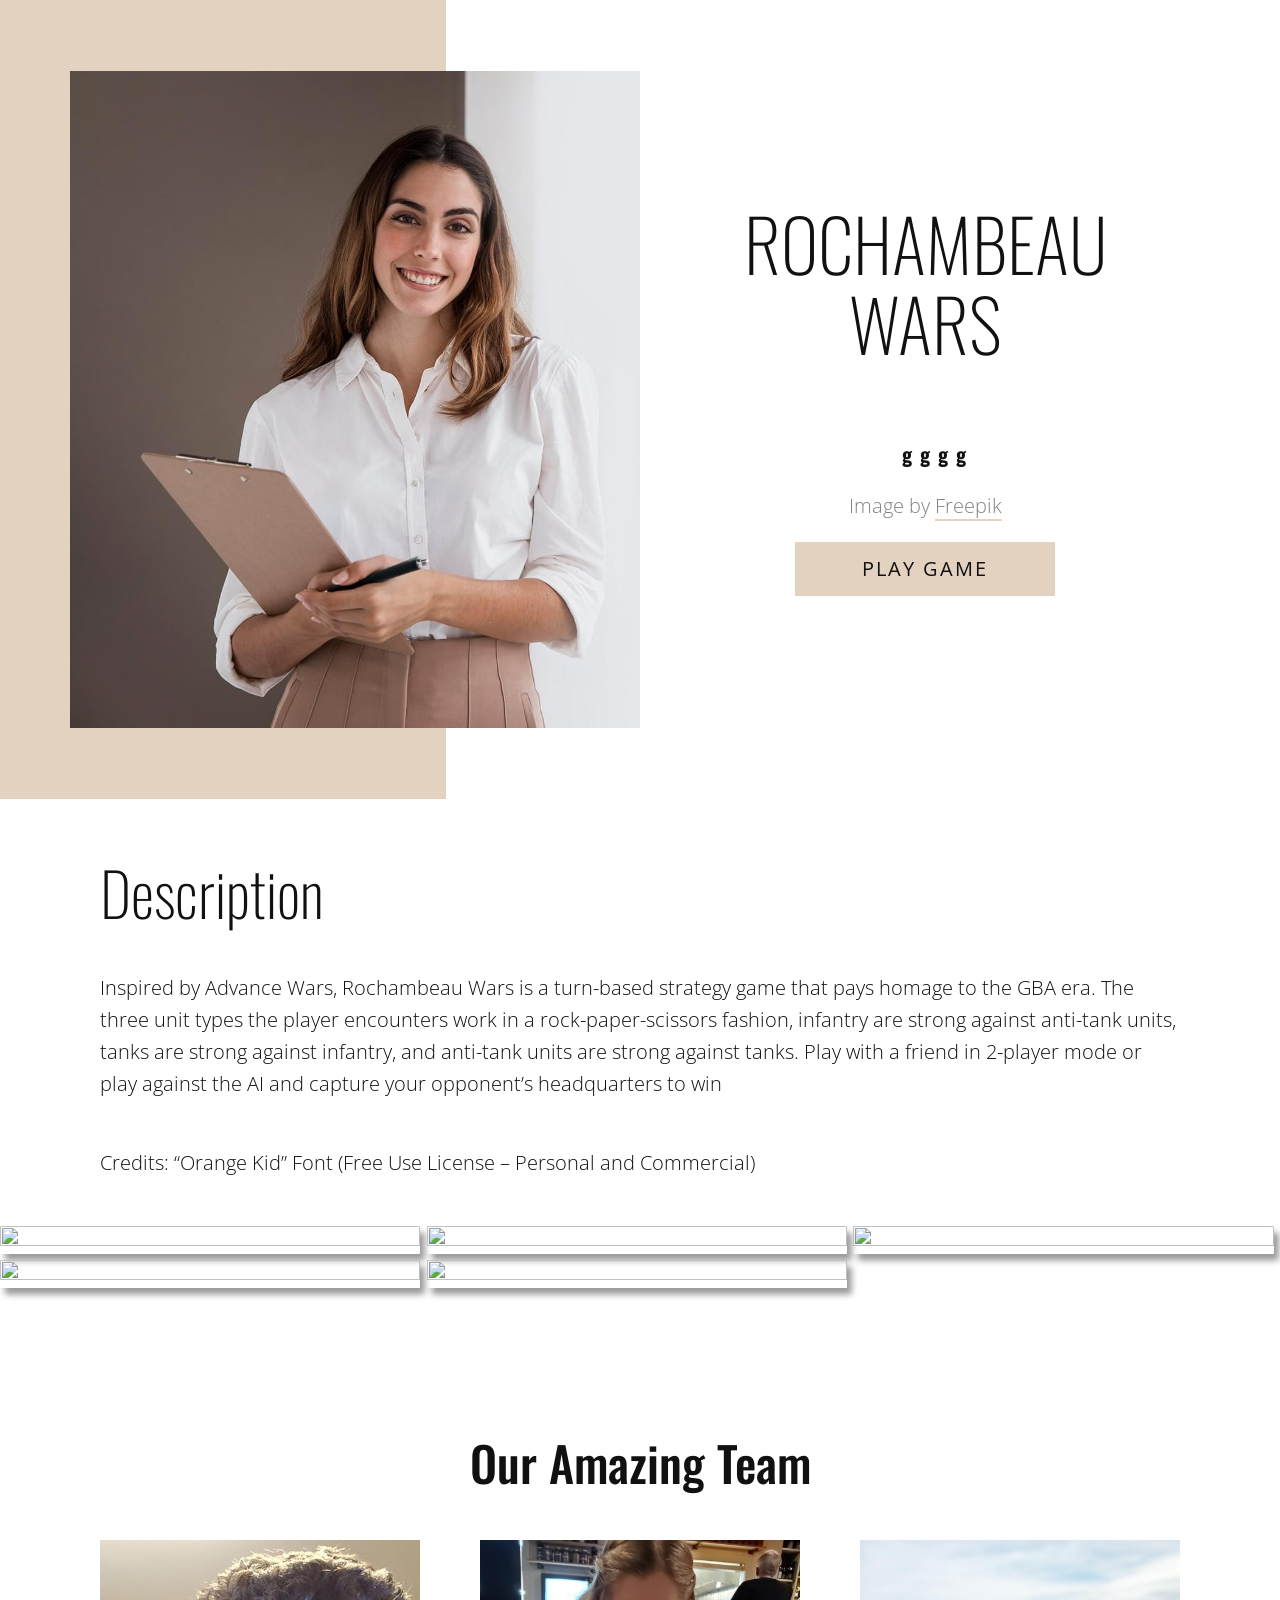
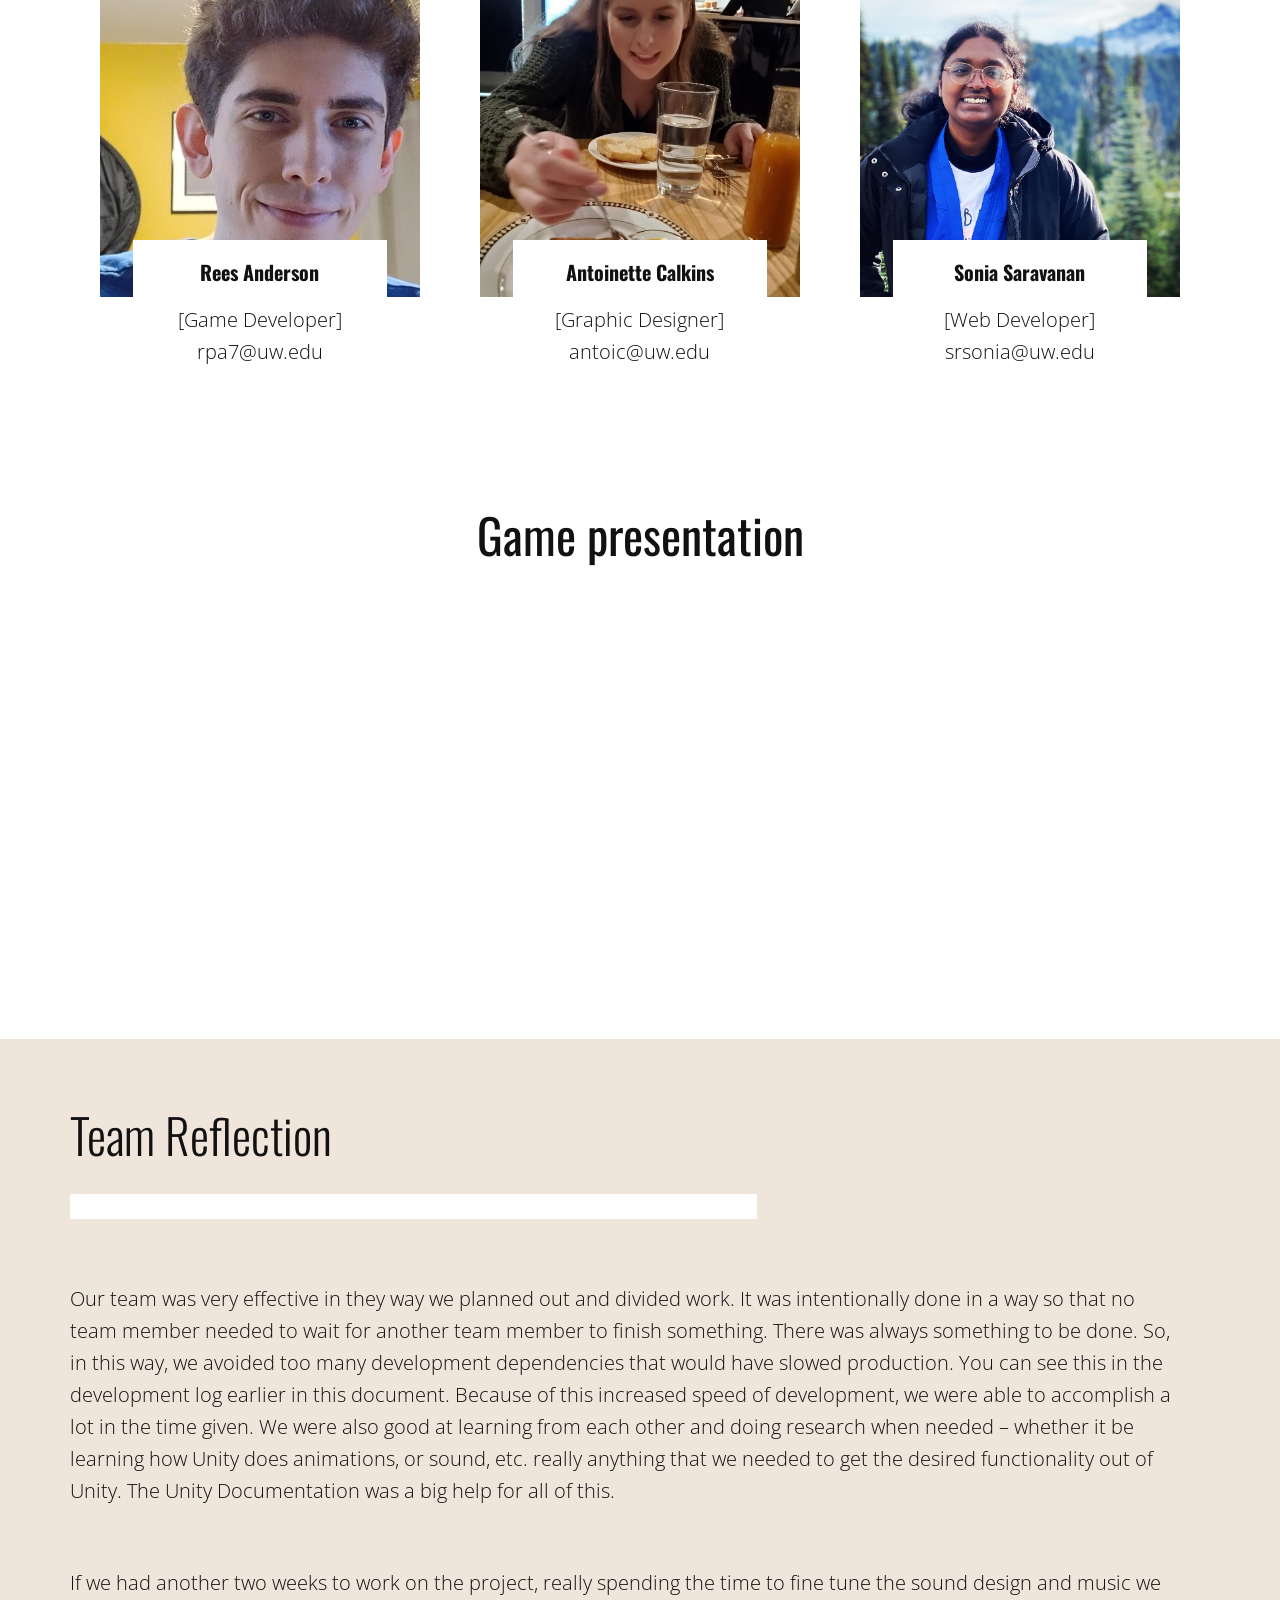
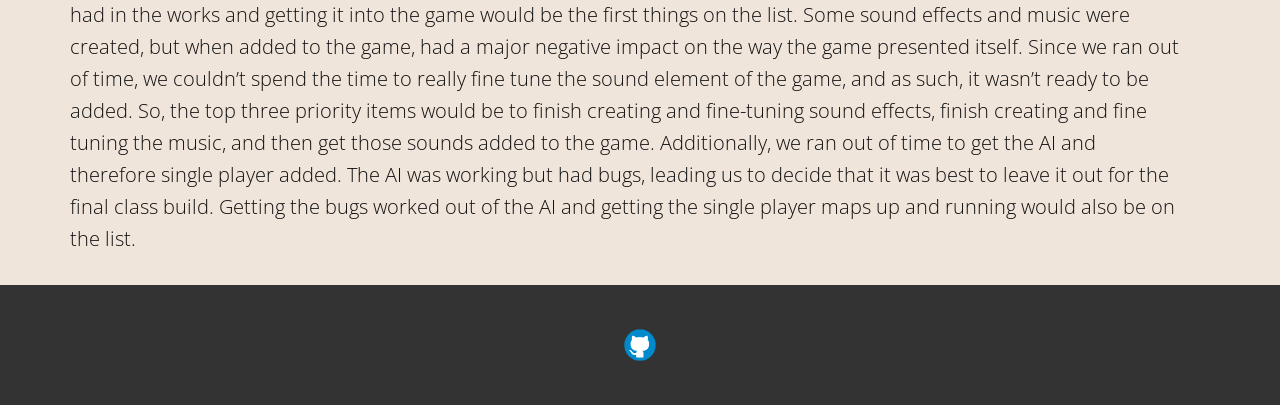
==== docs/index.html @ 05f320d0 "InitialCommit" ====
<!DOCTYPE html>
<html style="font-size: 16px;">
  <head>
    <meta name="viewport" content="width=device-width, initial-scale=1.0">
    <meta charset="utf-8">
    <meta name="keywords" content="What is a life coach?, LIfe Coaching, Work-life Balance, Motivation, Focus + Results, Support for Improving Specific Skills, 7 Steps for Success">
    <meta name="description" content="">
    <meta name="page_type" content="np-template-header-footer-from-plugin">
    <title>Home</title>
    <link rel="stylesheet" href="nicepage.css" media="screen">
    <link rel="stylesheet" href="Home.css" media="screen">
    <script class="u-script" type="text/javascript" src="jquery.js" defer=""></script>
    <script class="u-script" type="text/javascript" src="nicepage.js" defer=""></script>
    <meta name="generator" content="Nicepage 3.13.2, nicepage.com">
    <link id="u-theme-google-font" rel="stylesheet" href="https://fonts.googleapis.com/css?family=Oswald:200,300,400,500,600,700|Open+Sans:300,300i,400,400i,600,600i,700,700i,800,800i">
    <link id="u-page-google-font" rel="stylesheet" href="https://fonts.googleapis.com/css?family=Oswald:200,300,400,500,600,700">

    <script type="application/ld+json">{
		"@context": "http://schema.org",
		"@type": "Organization",
		"name": "",
		"url": "index.html",
		"logo": "#",
		"sameAs": [
				"https://github.com/srsonia2506/RochambeauWars"
		]
}</script>
    <meta property="og:title" content="Home">
    <meta property="og:type" content="website">
    <meta name="theme-color" content="#184ed2">
    <link rel="canonical" href="index.html">
    <meta property="og:url" content="index.html">
  </head>
  <body data-home-page="Home.html" data-home-page-title="Home" class="u-body">
    <section class="u-align-center u-clearfix u-section-1" id="sec-8224">
      <div class="u-expanded-height-lg u-expanded-height-md u-expanded-width-sm u-expanded-width-xs u-palette-2-base u-shape u-shape-rectangle u-shape-1"></div>
      <div class="u-clearfix u-gutter-0 u-layout-wrap u-layout-wrap-1">
        <div class="u-layout" style="">
          <div class="u-layout-row" style="">
            <div class="u-align-left u-container-style u-image u-layout-cell u-left-cell u-shape-rectangle u-size-30 u-size-xs-60 u-image-1" src="" data-image-width="1096" data-image-height="1080">
              <div class="u-container-layout u-valign-bottom u-container-layout-1" src=""></div>
            </div>
            <div class="u-align-center u-container-style u-layout-cell u-right-cell u-size-30 u-size-xs-60 u-layout-cell-2">
              <div class="u-container-layout u-valign-middle u-container-layout-2">
                <h1 class="u-align-center u-custom-font u-font-oswald u-text u-text-1">Rochambeau Wars </h1>
                <p class="u-custom-font u-heading-font u-text u-text-2">&nbsp; gggg<span style="font-weight: 400;"></span>
                </p>
                <p class="u-text u-text-grey-50 u-text-3">Image by <a href="https://www.freepik.com/photos/woman" class="u-border-2 u-border-palette-2-base u-btn u-button-link u-button-style u-none u-text-grey-50 u-btn-1" target="_blank">Freepik</a>
                </p>
                <a href="webgl/index.html" class="u-active-grey-15 u-btn u-button-style u-hover-grey-15 u-palette-2-base u-text-active-palette-2-dark-2 u-text-body-color u-text-hover-palette-2-dark-2 u-btn-2">Play game</a>
              </div>
            </div>
          </div>
        </div>
      </div>
    </section>
    <section class="u-clearfix u-section-2" id="carousel_3de2">
      <div class="u-clearfix u-sheet u-sheet-1">
        <div class="u-clearfix u-expanded-width u-layout-wrap u-layout-wrap-1">
          <div class="u-layout">
            <div class="u-layout-row">
              <div class="u-container-style u-layout-cell u-size-60 u-layout-cell-1">
                <div class="u-container-layout u-valign-top u-container-layout-1">
                  <h2 class="u-text u-text-1">Description</h2>
                  <p class="u-text u-text-2">
                    Inspired by Advance Wars, Rochambeau Wars is a turn-based strategy game
                    that pays homage to the GBA era. The three unit types the player encounters work
                    in a rock-paper-scissors fashion, infantry are strong against anti-tank units,
                    tanks are strong against infantry, and anti-tank units are strong against tanks.
                    Play with a friend in 2-player mode or play against the AI and capture your opponent’s
                    headquarters to win
                  </p>
                  <p class="u-text u-text-2">
                    Credits: “Orange Kid” Font (Free Use License – Personal and Commercial)
                  </p>
                </div>
              </div>
            </div>
          </div>
        </div>
      </div>
    </section>

    <section class="gallery">
	  <div class="column">
	    <div class="item">
	        <img src="images/picture1.png" class="img">
	    </div>
	    <div class="item">
	        <img src="images/picture3.png" class="img">
	    </div>
	  </div>
	  <div class="column">
	    <div class="item">
	        <img src="images/picture2.png" class="img">
	    </div>
	    <div class="item">
	        <img src="images/picture5.png" class="img">
	    </div>
	  </div>
	  <div class="column">
	    <div class="item">
	        <img src="images/picture4.png" class="img">
	    </div>
	  </div>
	</section>

    <section class="u-align-center u-clearfix u-section-8" id="carousel_521c">
      <div class="u-clearfix u-sheet u-valign-middle u-sheet-1">
        <h1 class="u-custom-font u-font-oswald u-text u-text-1">Our Amazing Team</h1>
        <div class="u-expanded-width-md u-expanded-width-xs u-list u-list-1">
          <div class="u-repeater u-repeater-1">
            <div class="u-container-style u-list-item u-repeater-item u-white u-list-item-1">
              <div class="u-container-layout u-similar-container u-valign-bottom-md u-container-layout-1">
                <img alt="" class="u-expanded-width u-image u-image-default u-image-1" data-image-width="626" data-image-height="417" src="images/reesanderson.jpg">
                <div class="u-align-center u-container-style u-group u-white u-group-1">
                  <div class="u-container-layout u-valign-top u-container-layout-2">
                    <h4 class="u-text u-text-2">Rees Anderson</h4>
                    <p class="u-text u-text-3">[Game Developer]<br>rpa7@uw.edu</p>
                  </div>
                </div>
              </div>
            </div>
            <div class="u-container-style u-list-item u-repeater-item u-video-cover u-white u-list-item-2">
              <div class="u-container-layout u-similar-container u-valign-bottom-md u-container-layout-3">
                <img alt="" class="u-expanded-width u-image u-image-default u-image-2" data-image-width="540" data-image-height="720" src="images/antonette.jpg">
                <div class="u-align-center u-container-style u-group u-white u-group-2">
                  <div class="u-container-layout u-valign-top u-container-layout-4">
                    <h4 class="u-text u-text-4"><b>Antoinette Calkins</b></h4>
                    <p class="u-text u-text-5">[Graphic Designer]<br>antoic@uw.edu</p>
                  </div>
                </div>
              </div>
            </div>
            <div class="u-container-style u-list-item u-repeater-item u-video-cover u-white u-list-item-3">
              <div class="u-container-layout u-similar-container u-valign-bottom-md u-container-layout-5">
                <img alt="" class="u-expanded-width u-image u-image-default u-image-3" data-image-width="1080" data-image-height="1080" src="images/thumbnail2.jfif">
                <div class="u-align-center u-container-style u-group u-white u-group-3">
                  <div class="u-container-layout u-valign-top u-container-layout-6">
                    <h4 class="u-text u-text-6">Sonia Saravanan</h4>
                    <p class="u-text u-text-7">[Web Developer]<br>srsonia@uw.edu</p>
                  </div>
                </div>
              </div>
            </div>
          </div>
        </div>
      </div>
    </section>
    <div class="ppt-embed">
      <h1><bold>Game presentation</bold></h1>
      <iframe width="800" height="450" src="https://docs.google.com/presentation/d/e/2PACX-1vTmIh-npN0WbBP8Rsp9eqsJFK9b-dBy9gBsbiKc2E-VuOVSyaawhZfNJPayeHuPzN8iDkS8Yk6cXONP/embed?start=true&loop=true&delayms=2000" frameborder="0" width="960" height="569" allowfullscreen="true" mozallowfullscreen="true" webkitallowfullscreen="true"></iframe>
    </div>
    <section class="u-clearfix u-palette-2-light-2 u-section-5" id="carousel_6a96">
      <div class="u-clearfix u-sheet u-sheet-1">
        <h1 class="u-text u-text-1">Team Reflection</h1>
        <div class="u-shape u-shape-rectangle u-white u-shape-1"></div>
        <div class="u-expanded-width u-list u-list-1">
          <div class="reflectionpara ">
            <div class="u-container-style u-list-item u-repeater-item">
              <div class="u-container-layout u-similar-container u-valign-top u-container-layout-1">
                <p class="u-text u-text-3">Our team was very effective in they way we planned out and divided work. It was intentionally done in
                  a way so that no team member needed to wait for another team member to finish something. There was always something to be done.
                  So, in this way, we avoided too many development dependencies that would have slowed production. You can see this in the
                  development log earlier in this document. Because of this increased speed of development, we were able to accomplish a lot in the time
                  given. We were also good at learning from each other and doing research when needed – whether it be learning how Unity does animations,
                  or sound, etc. really anything that we needed to get the desired functionality out of Unity. The Unity Documentation was a big help for
                  all of this.
                </p>
              </div>
            </div>
            <div class="u-container-style u-list-item u-repeater-item">
              <div class="u-container-layout u-similar-container u-valign-top u-container-layout-2">
                <p class="u-text u-text-4">
                  If we had another two weeks to work on the project, really spending the time to fine tune the sound design
                   and music we had in the works and getting it into the game would be the first things on the list. Some
                   sound effects and music were created, but when added to the game, had a major negative impact on the way
                   the game presented itself. Since we ran out of time, we couldn’t spend the time to really fine tune the sound
                   element of the game, and as such, it wasn’t ready to be added. So, the top three priority items would be to
                   finish creating and fine-tuning sound effects, finish creating and fine tuning the music, and then get those
                   sounds added to the game. Additionally, we ran out of time to get the AI and therefore single player added.
                   The AI was working but had bugs, leading us to decide that it was best to leave it out for the final class
                   build. Getting the bugs worked out of the AI and getting the single player maps up and running would also be
                   on the list.
                 </p>
              </div>
            </div>
          </div>
        </div>
      </div>
    </section>


    <footer class="u-clearfix u-footer u-grey-80" id="sec-338e"><div class="u-clearfix u-sheet u-sheet-1">
        <div class="u-align-left u-social-icons u-spacing-10 u-social-icons-1">
          <a class="u-social-url" target="_blank" title="Github" href="https://github.com/srsonia2506/RochambeauWars"><span class="u-icon u-icon-circle u-social-github u-social-icon u-icon-1"><svg class="u-svg-link" preserveAspectRatio="xMidYMin slice" viewBox="0 0 112 112" style=""><use xmlns:xlink="http://www.w3.org/1999/xlink" xlink:href="#svg-e041"></use></svg><svg class="u-svg-content" viewBox="0 0 112 112" x="0" y="0" id="svg-e041"><circle fill="currentColor" cx="56.1" cy="56.1" r="55"></circle><path fill="#FFFFFF" d="M88,51.3c0-5.5-1.9-10.2-5.3-13.7c0.6-1.3,2.3-6.5-0.5-13.5c0,0-4.2-1.4-14,5.3c-4.1-1.1-8.4-1.7-12.7-1.8
	c-4.3,0-8.7,0.6-12.7,1.8c-9.7-6.6-14-5.3-14-5.3c-2.8,7-1,12.2-0.5,13.5C25,41.2,23,45.7,23,51.3c0,19.6,11.9,23.9,23.3,25.2
	c-1.5,1.3-2.8,3.5-3.2,6.8c-3,1.3-10.2,3.6-14.9-4.3c0,0-2.7-4.9-7.8-5.3c0,0-5-0.1-0.4,3.1c0,0,3.3,1.6,5.6,7.5c0,0,3,9.1,17.2,6
	c0,4.3,0.1,8.3,0.1,9.5h25.2c0-1.7,0.1-7.2,0.1-14c0-4.7-1.7-7.9-3.4-9.4C76,75.2,88,70.9,88,51.3z"></path></svg></span>
          </a>
        </div>
      </div>
    </footer>
  </body>
</html>
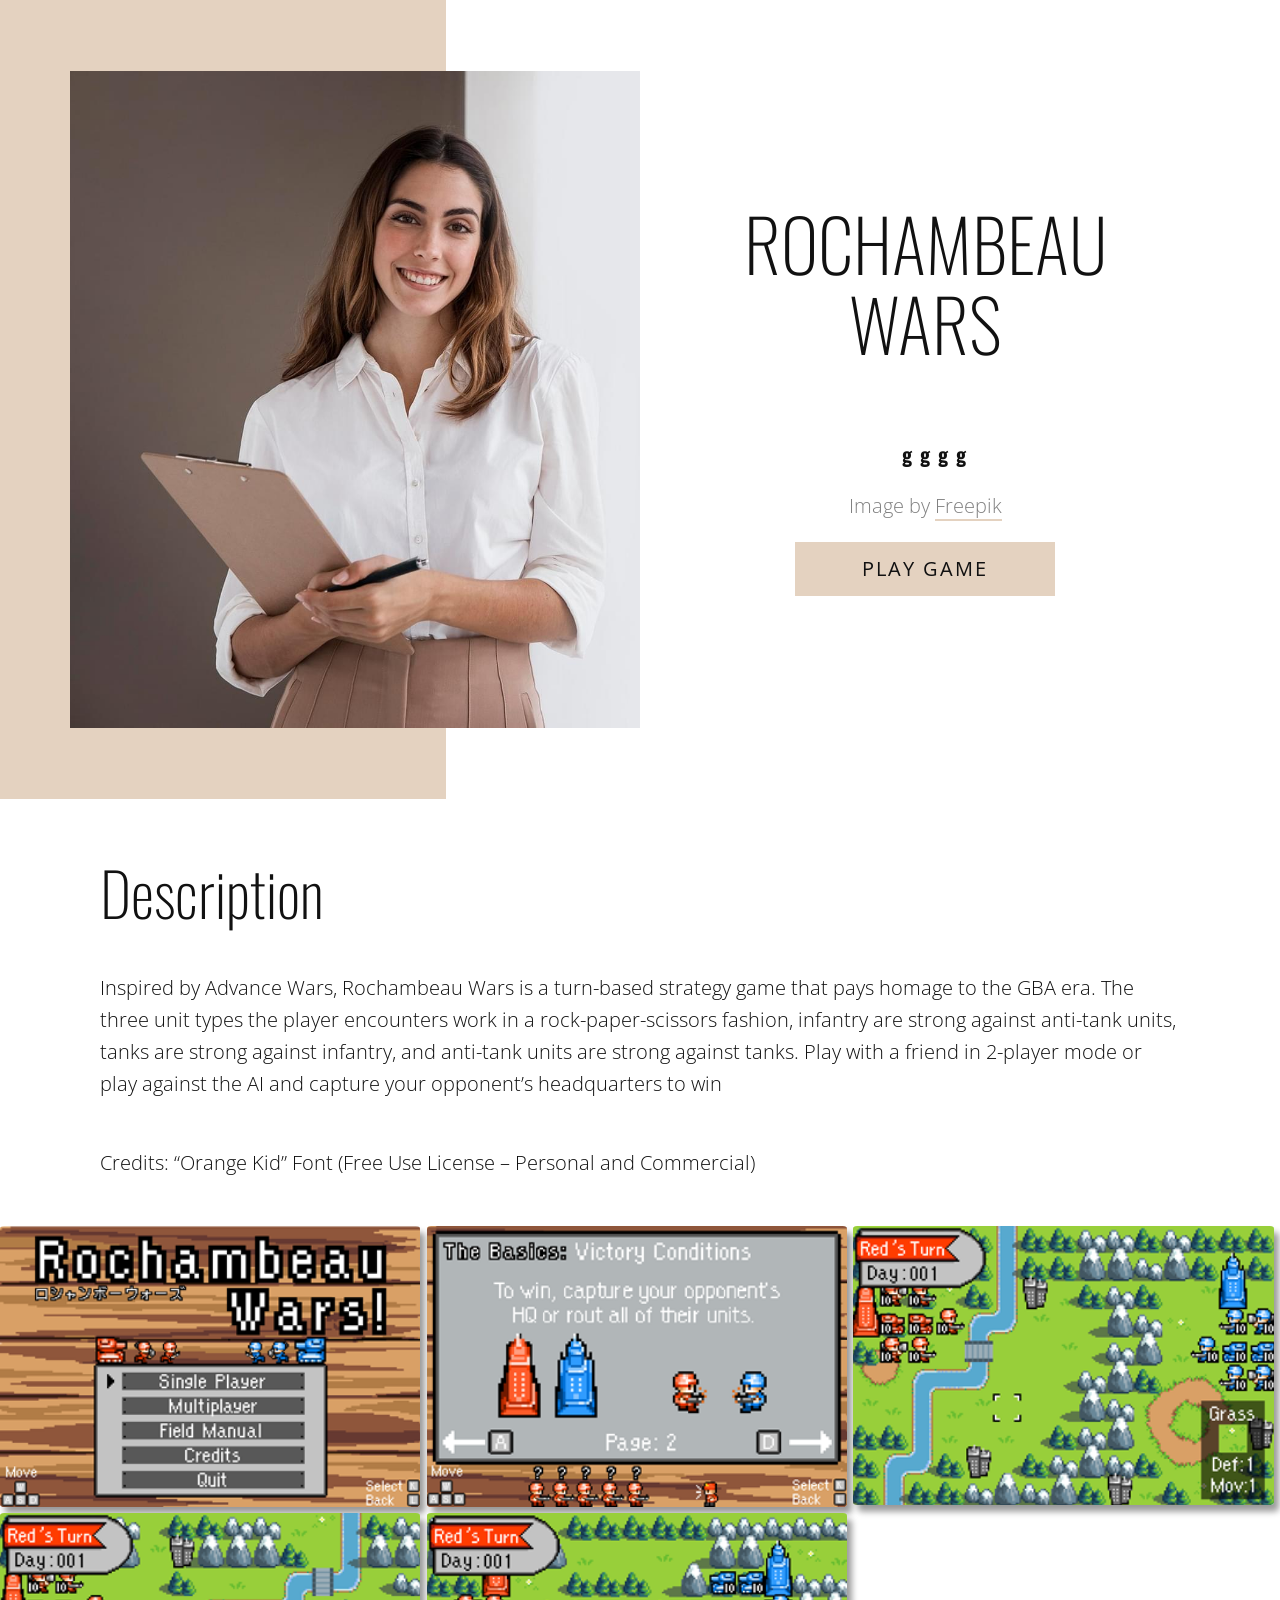
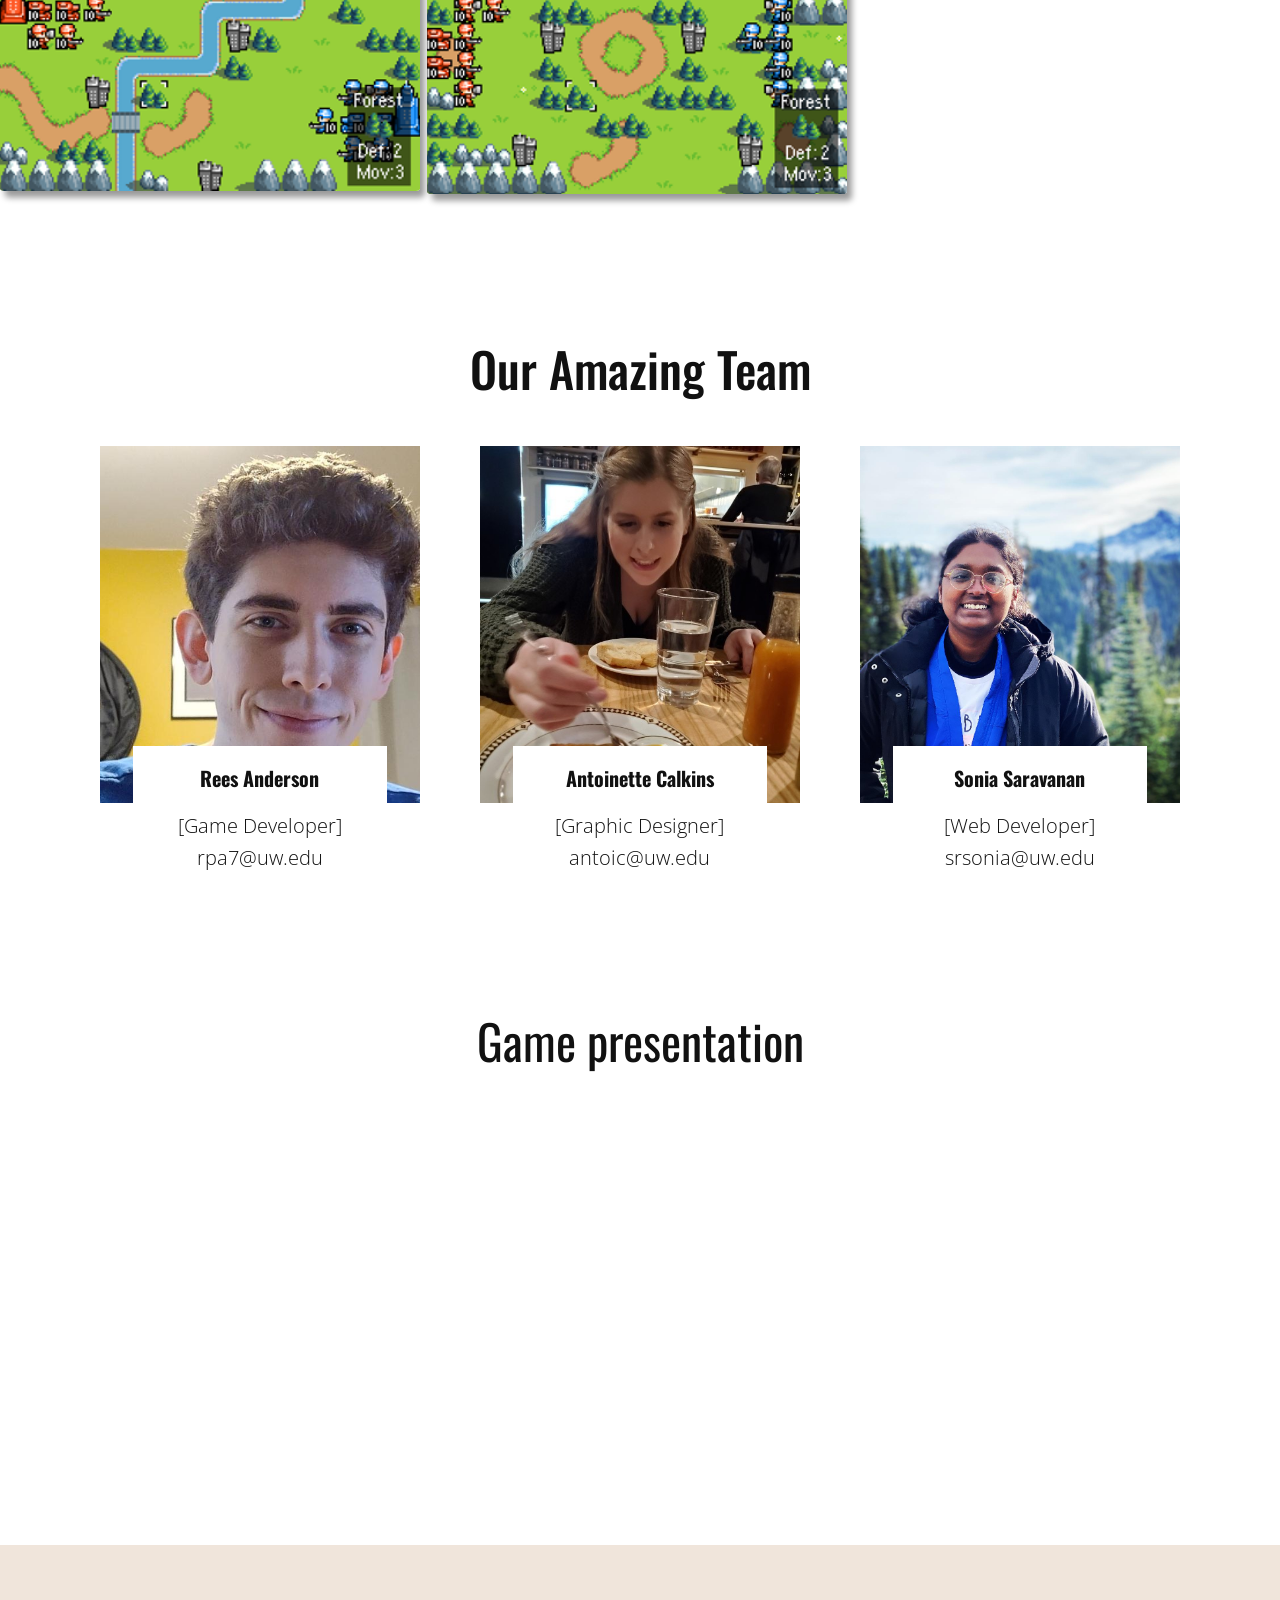
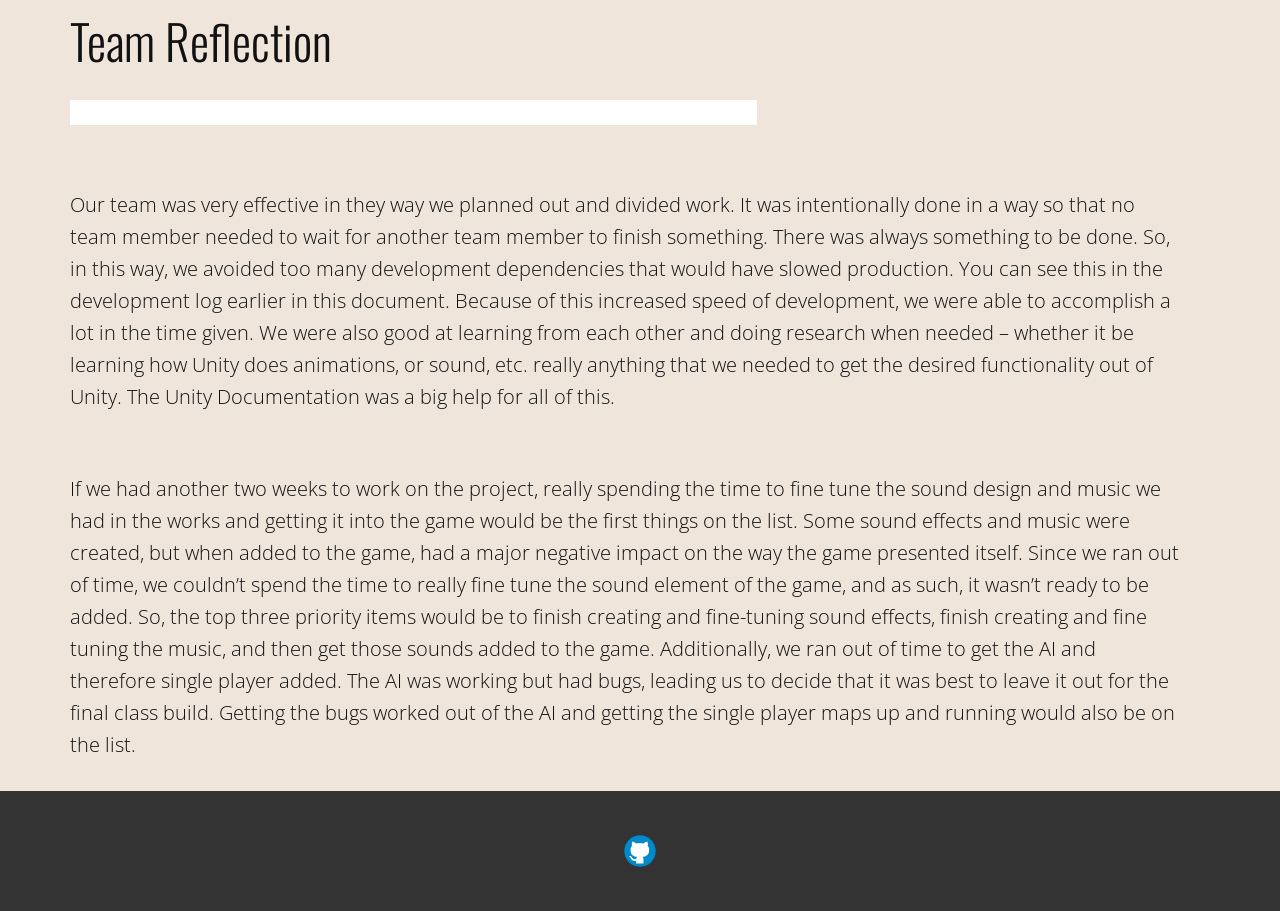
==== commit c88c3efa: "Update index.html" ====
--- a/docs/index.html
+++ b/docs/index.html
@@ -84,23 +84,23 @@
     <section class="gallery">
 	  <div class="column">
 	    <div class="item">
-	        <img src="images/picture1.png" class="img">
-	    </div>
-	    <div class="item">
-	        <img src="images/picture3.png" class="img">
+	        <img src="images/Picture1.png" class="img">
+	    </div>
+	    <div class="item">
+	        <img src="images/Picture3.png" class="img">
 	    </div>
 	  </div>
 	  <div class="column">
 	    <div class="item">
-	        <img src="images/picture2.png" class="img">
-	    </div>
-	    <div class="item">
-	        <img src="images/picture5.png" class="img">
+	        <img src="images/Picture2.png" class="img">
+	    </div>
+	    <div class="item">
+	        <img src="images/Picture5.png" class="img">
 	    </div>
 	  </div>
 	  <div class="column">
 	    <div class="item">
-	        <img src="images/picture4.png" class="img">
+	        <img src="images/Picture4.png" class="img">
 	    </div>
 	  </div>
 	</section>
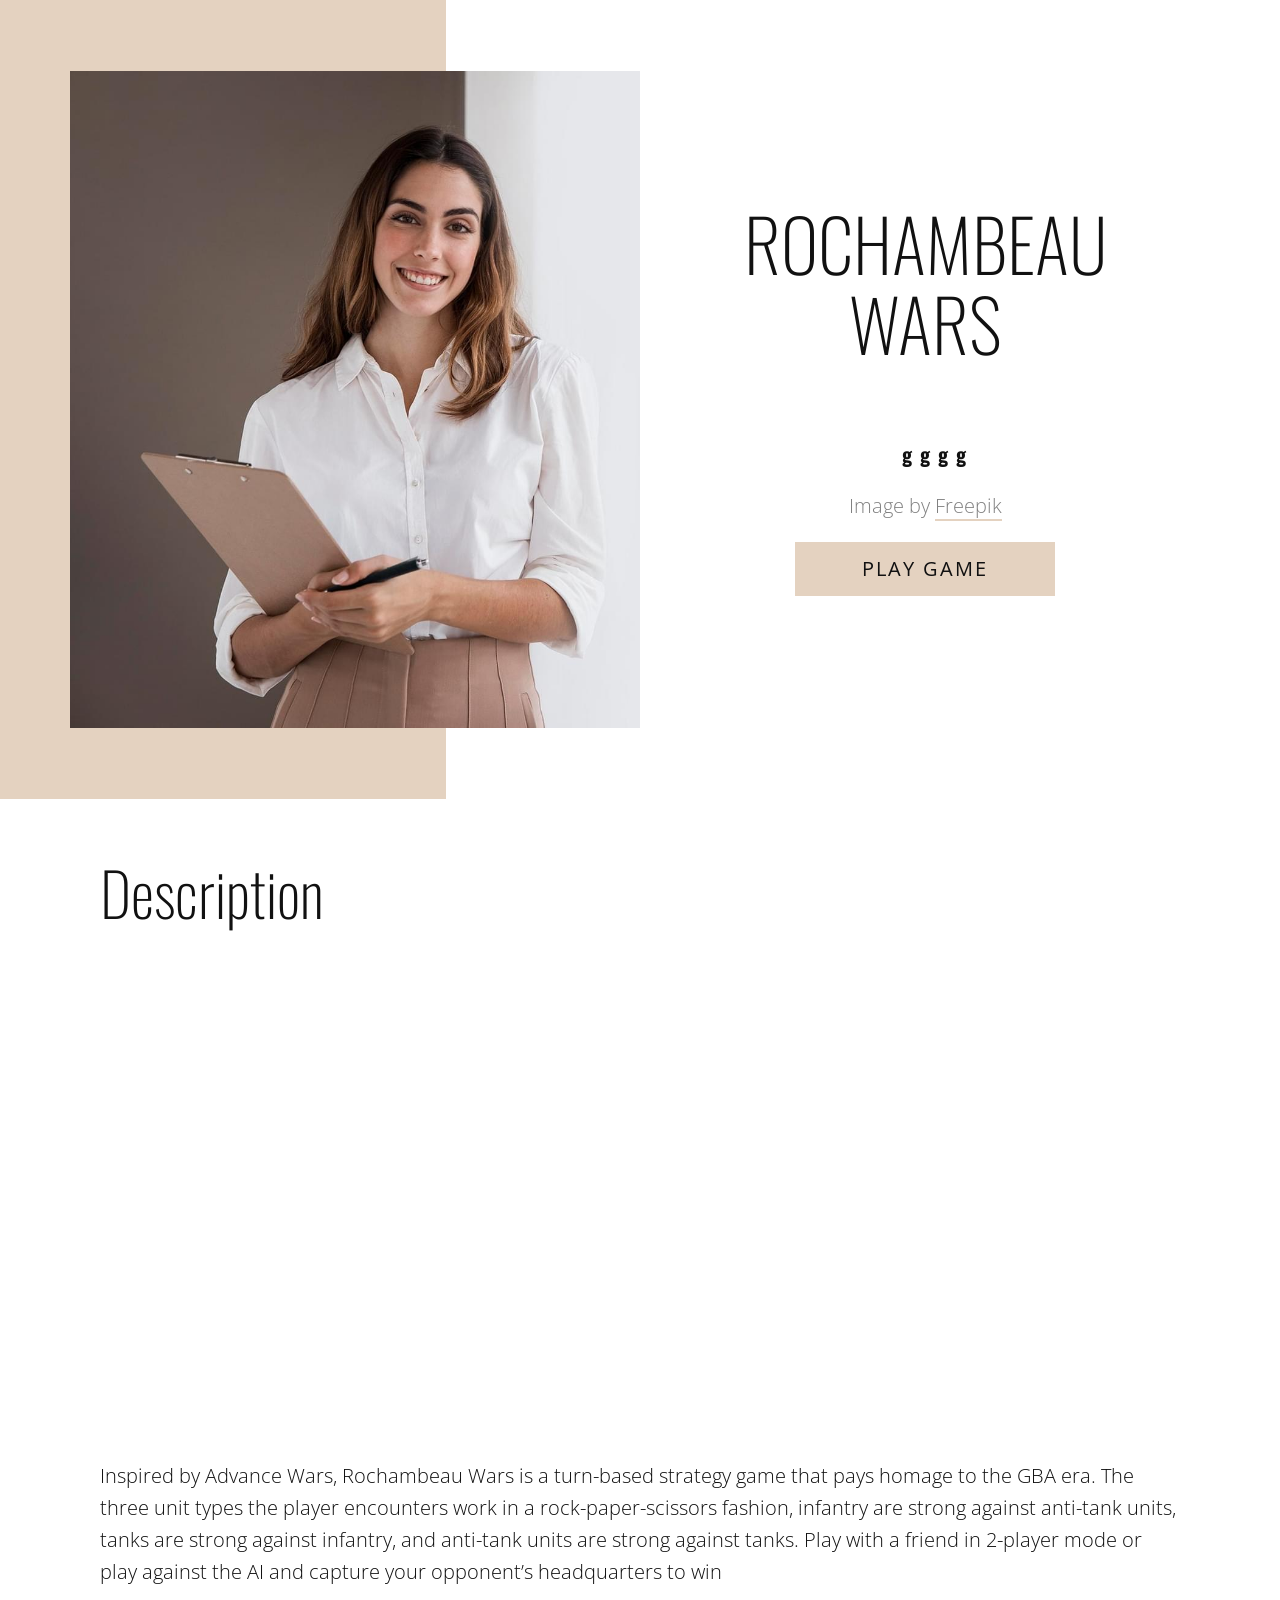
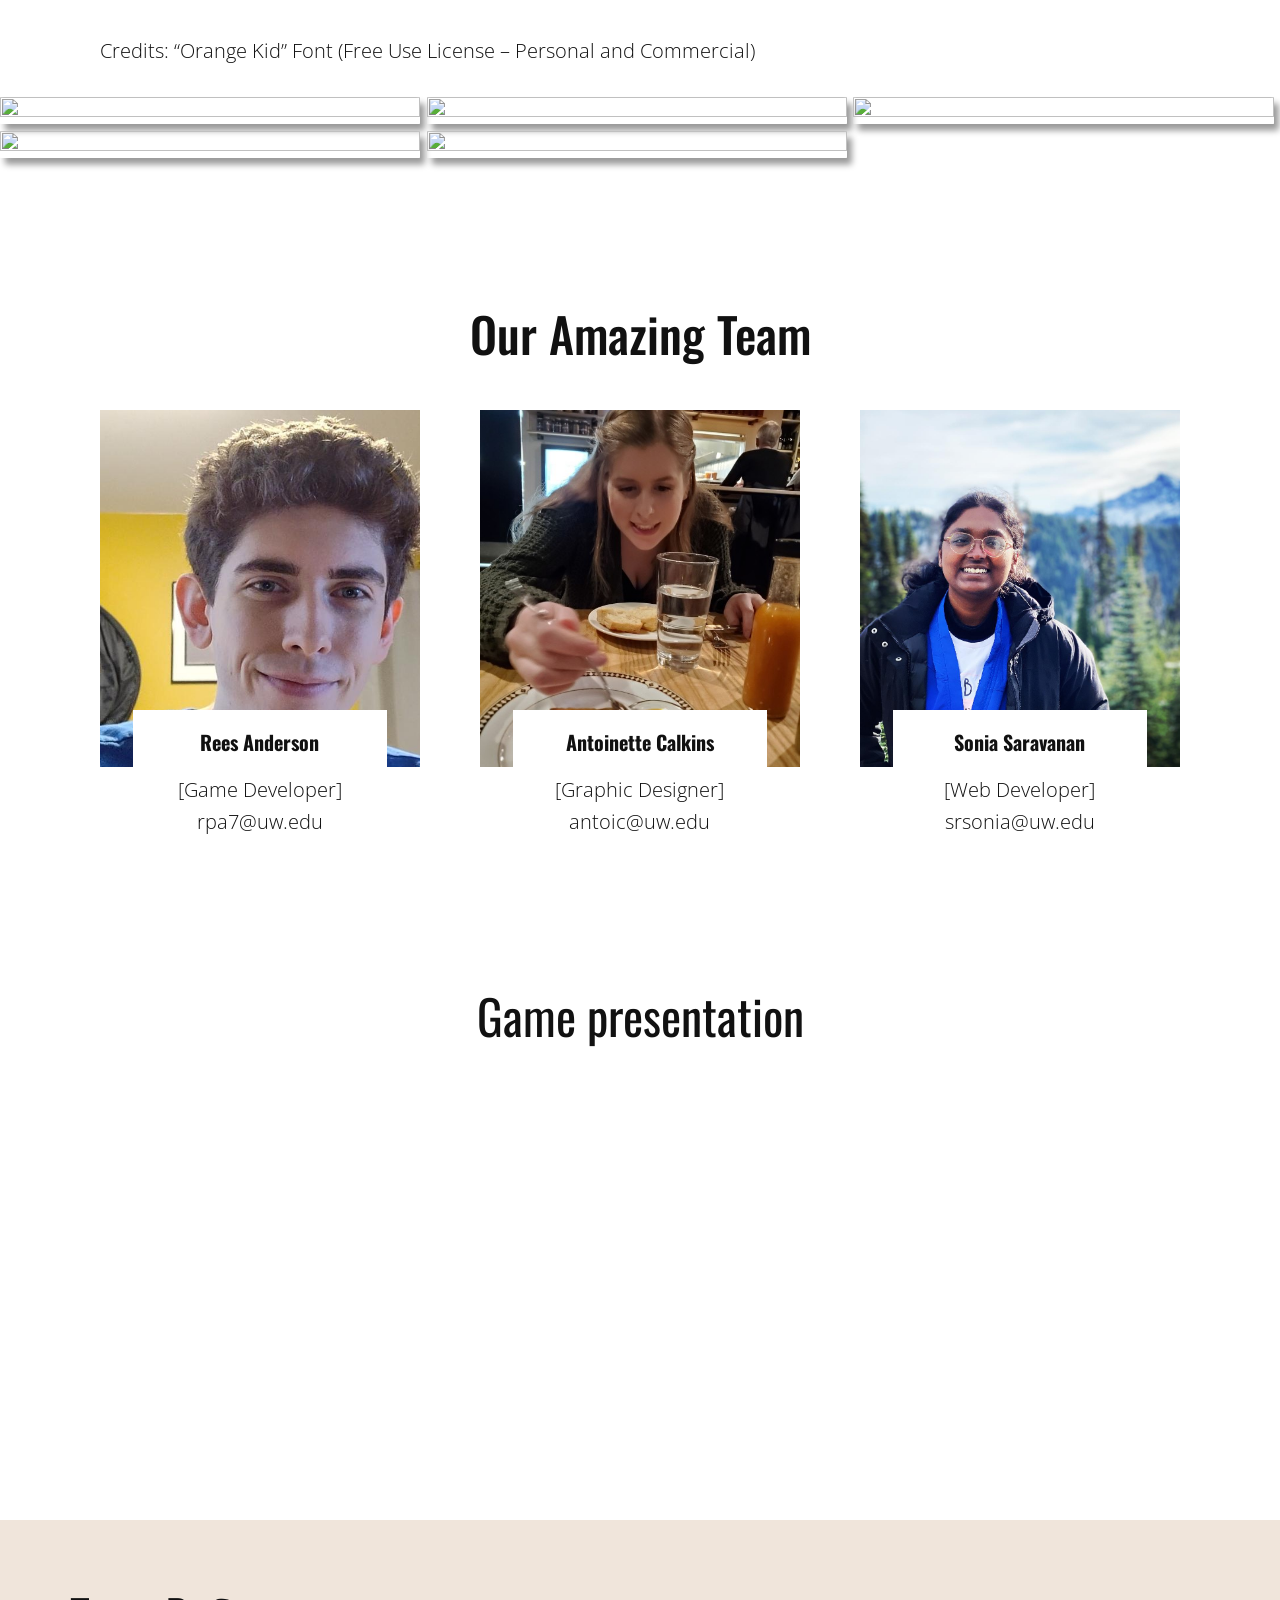
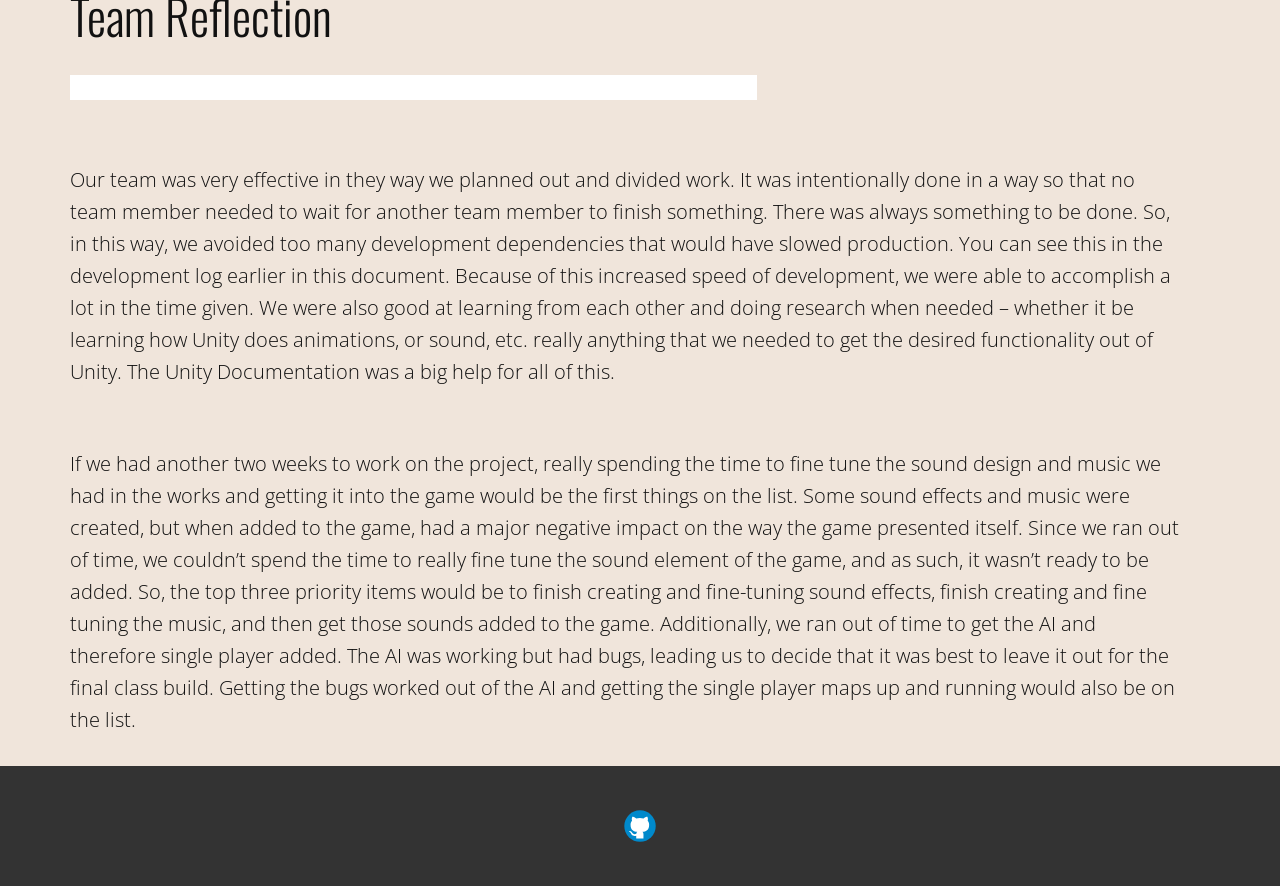
==== commit 5b20c4d7: "Embed Trailer" ====
--- a/docs/index.html
+++ b/docs/index.html
@@ -62,6 +62,9 @@
               <div class="u-container-style u-layout-cell u-size-60 u-layout-cell-1">
                 <div class="u-container-layout u-valign-top u-container-layout-1">
                   <h2 class="u-text u-text-1">Description</h2>
+                  <div class="embed">
+                    <iframe width="800" height="450" src="https://www.youtube.com/embed/w9TWvv5gVtk" title="Rochambeau Wars Trailer" frameborder="0" allow="accelerometer; autoplay; clipboard-write; encrypted-media; gyroscope; picture-in-picture" allowfullscreen></iframe>
+                  </div>
                   <p class="u-text u-text-2">
                     Inspired by Advance Wars, Rochambeau Wars is a turn-based strategy game
                     that pays homage to the GBA era. The three unit types the player encounters work
@@ -84,23 +87,23 @@
     <section class="gallery">
 	  <div class="column">
 	    <div class="item">
-	        <img src="images/Picture1.png" class="img">
-	    </div>
-	    <div class="item">
-	        <img src="images/Picture3.png" class="img">
+	        <img src="images/picture1.png" class="img">
+	    </div>
+	    <div class="item">
+	        <img src="images/picture3.png" class="img">
 	    </div>
 	  </div>
 	  <div class="column">
 	    <div class="item">
-	        <img src="images/Picture2.png" class="img">
-	    </div>
-	    <div class="item">
-	        <img src="images/Picture5.png" class="img">
+	        <img src="images/picture2.png" class="img">
+	    </div>
+	    <div class="item">
+	        <img src="images/picture5.png" class="img">
 	    </div>
 	  </div>
 	  <div class="column">
 	    <div class="item">
-	        <img src="images/Picture4.png" class="img">
+	        <img src="images/picture4.png" class="img">
 	    </div>
 	  </div>
 	</section>
@@ -147,7 +150,7 @@
         </div>
       </div>
     </section>
-    <div class="ppt-embed">
+    <div class="embed">
       <h1><bold>Game presentation</bold></h1>
       <iframe width="800" height="450" src="https://docs.google.com/presentation/d/e/2PACX-1vTmIh-npN0WbBP8Rsp9eqsJFK9b-dBy9gBsbiKc2E-VuOVSyaawhZfNJPayeHuPzN8iDkS8Yk6cXONP/embed?start=true&loop=true&delayms=2000" frameborder="0" width="960" height="569" allowfullscreen="true" mozallowfullscreen="true" webkitallowfullscreen="true"></iframe>
     </div>
--- a/docs/nicepage.css
+++ b/docs/nicepage.css
@@ -33787,8 +33787,9 @@
   }
 }
 
-.ppt-embed{
+.embed{
   text-align: center;
+  margin: 30px 0 0 0;
 }
 
  /*begin-variables base-font-size*/
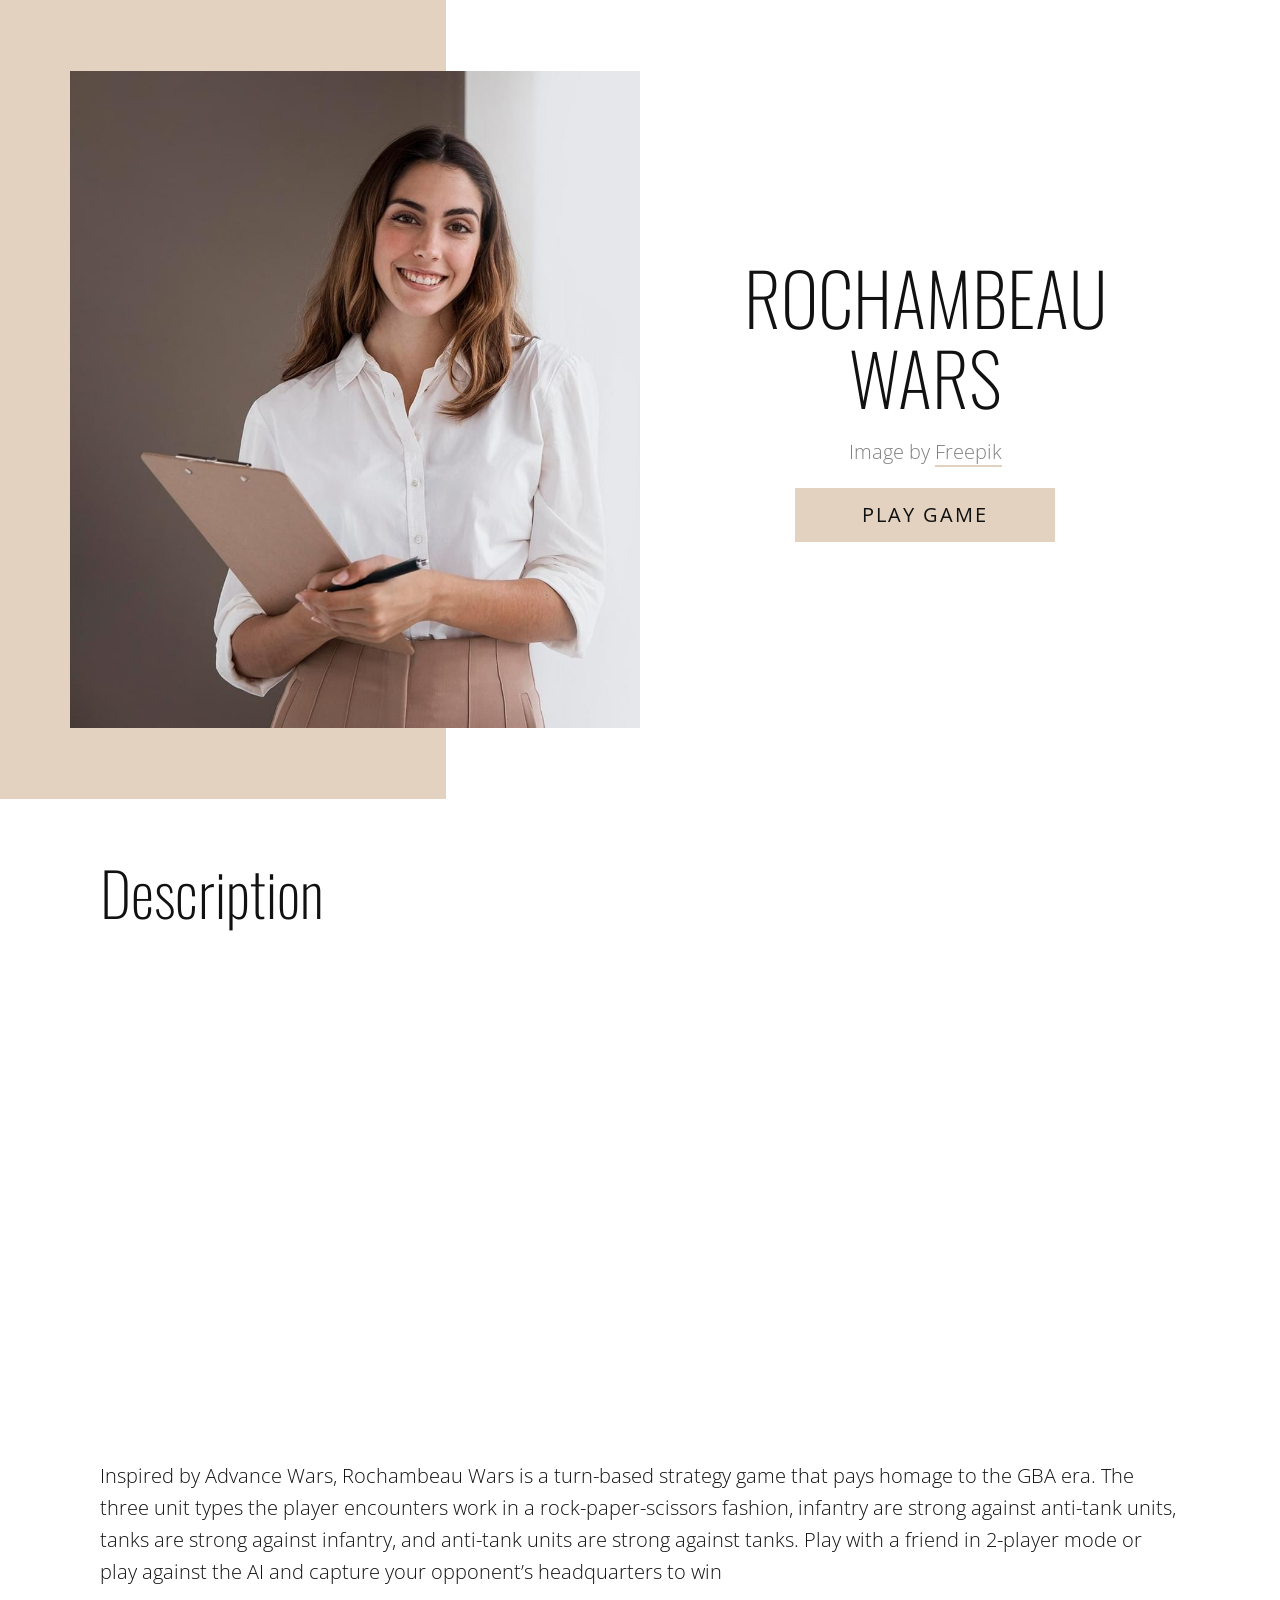
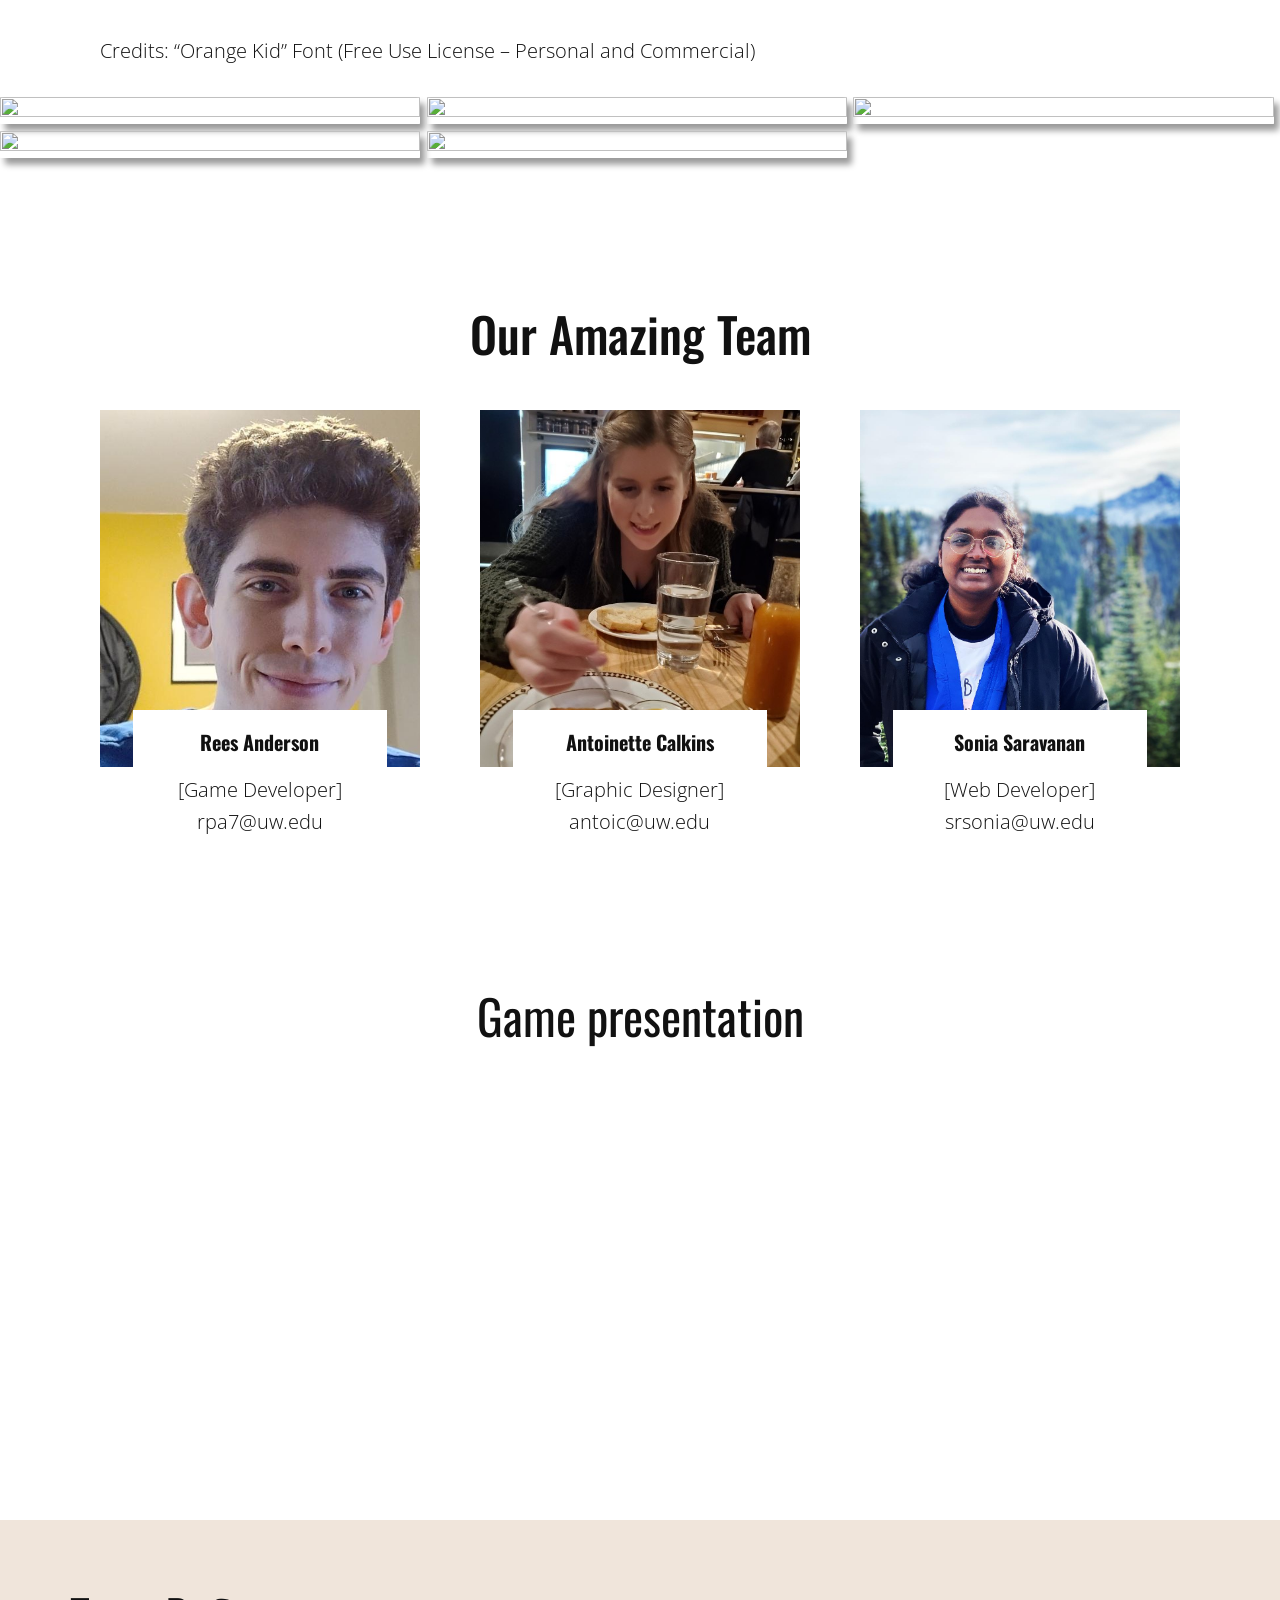
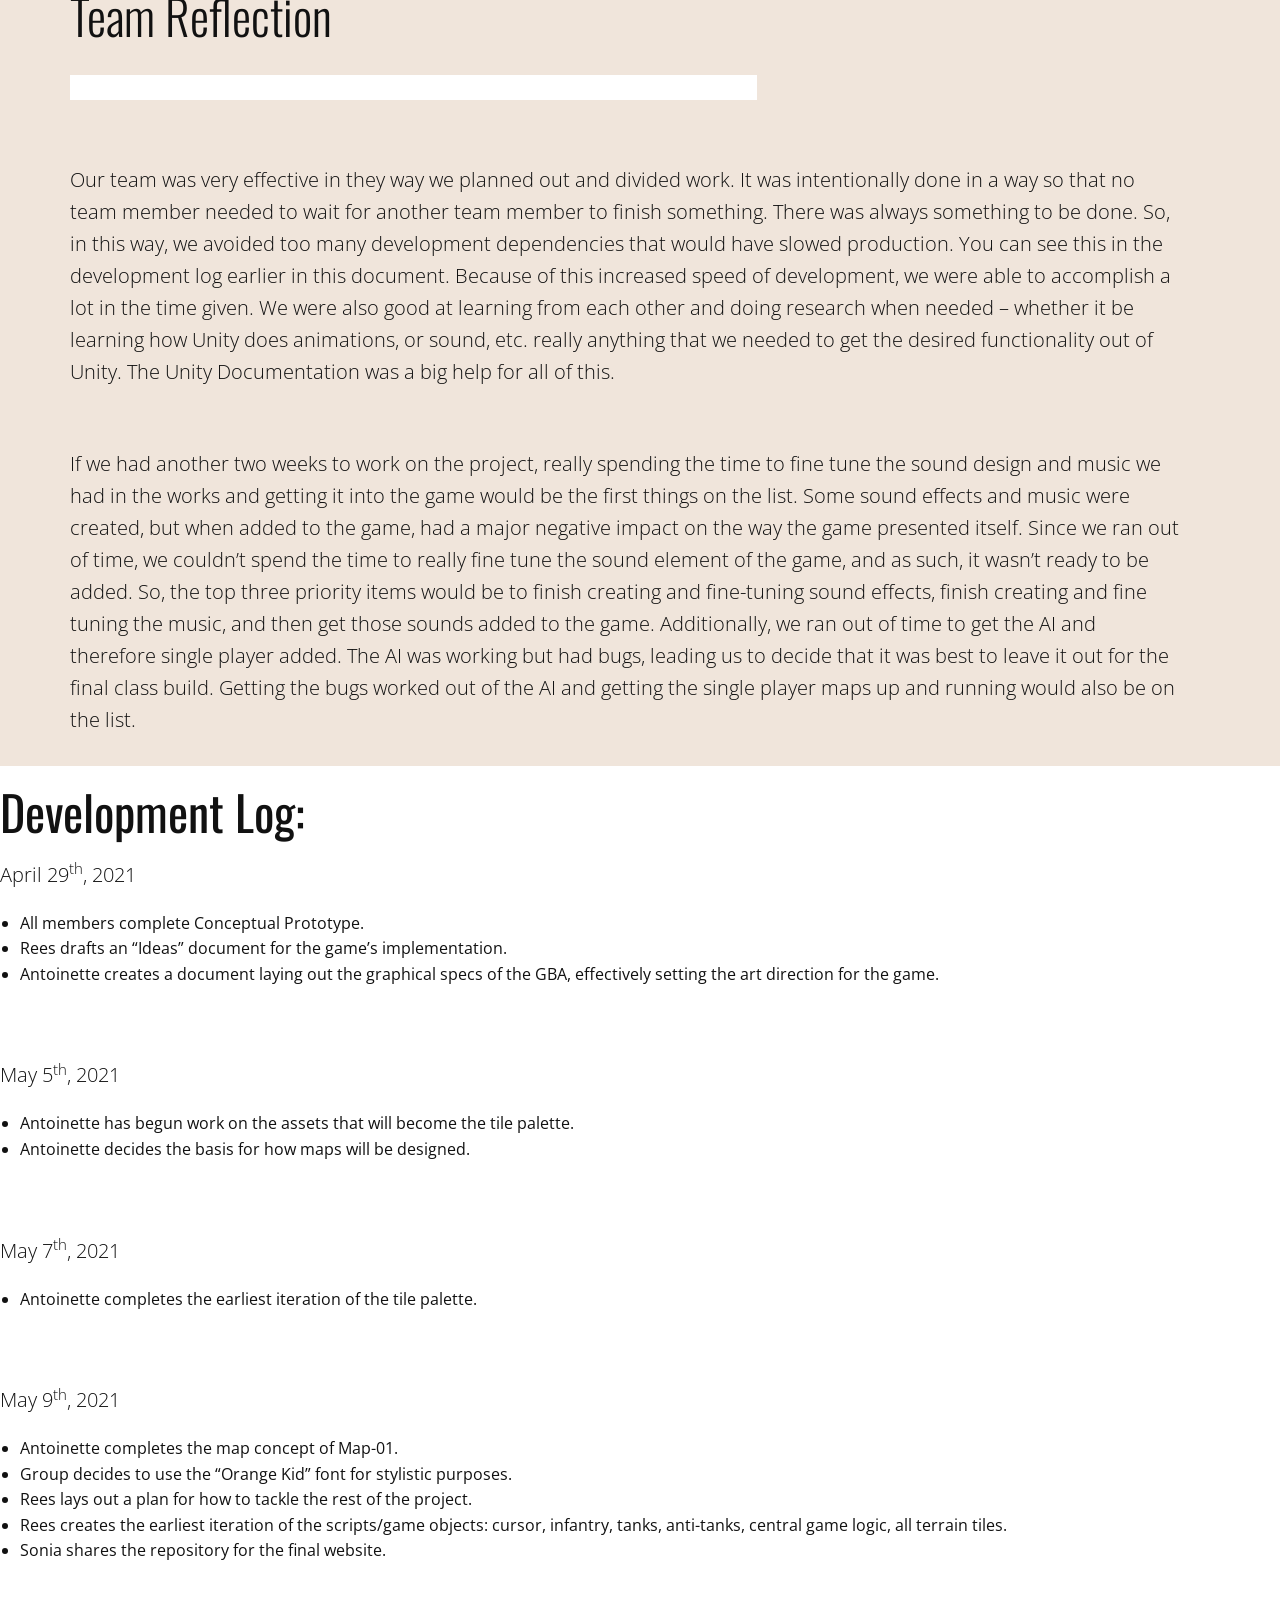
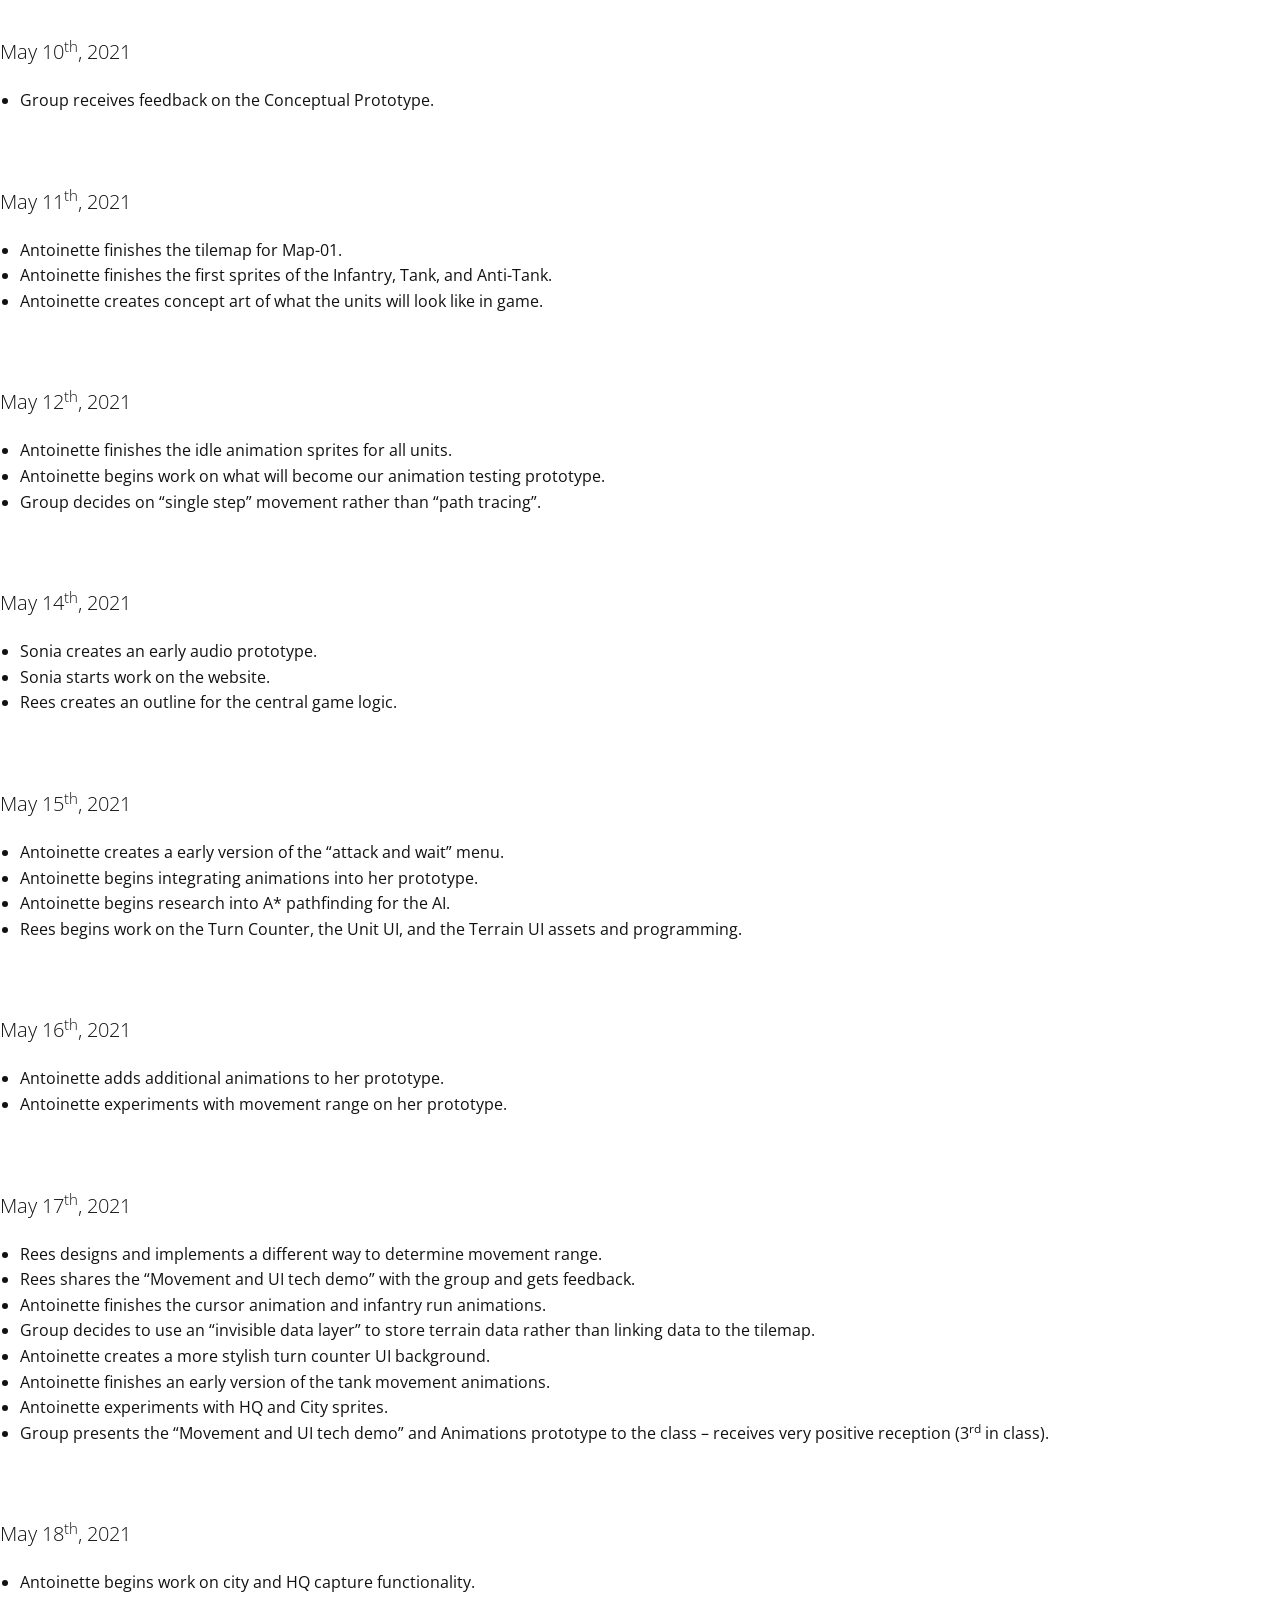
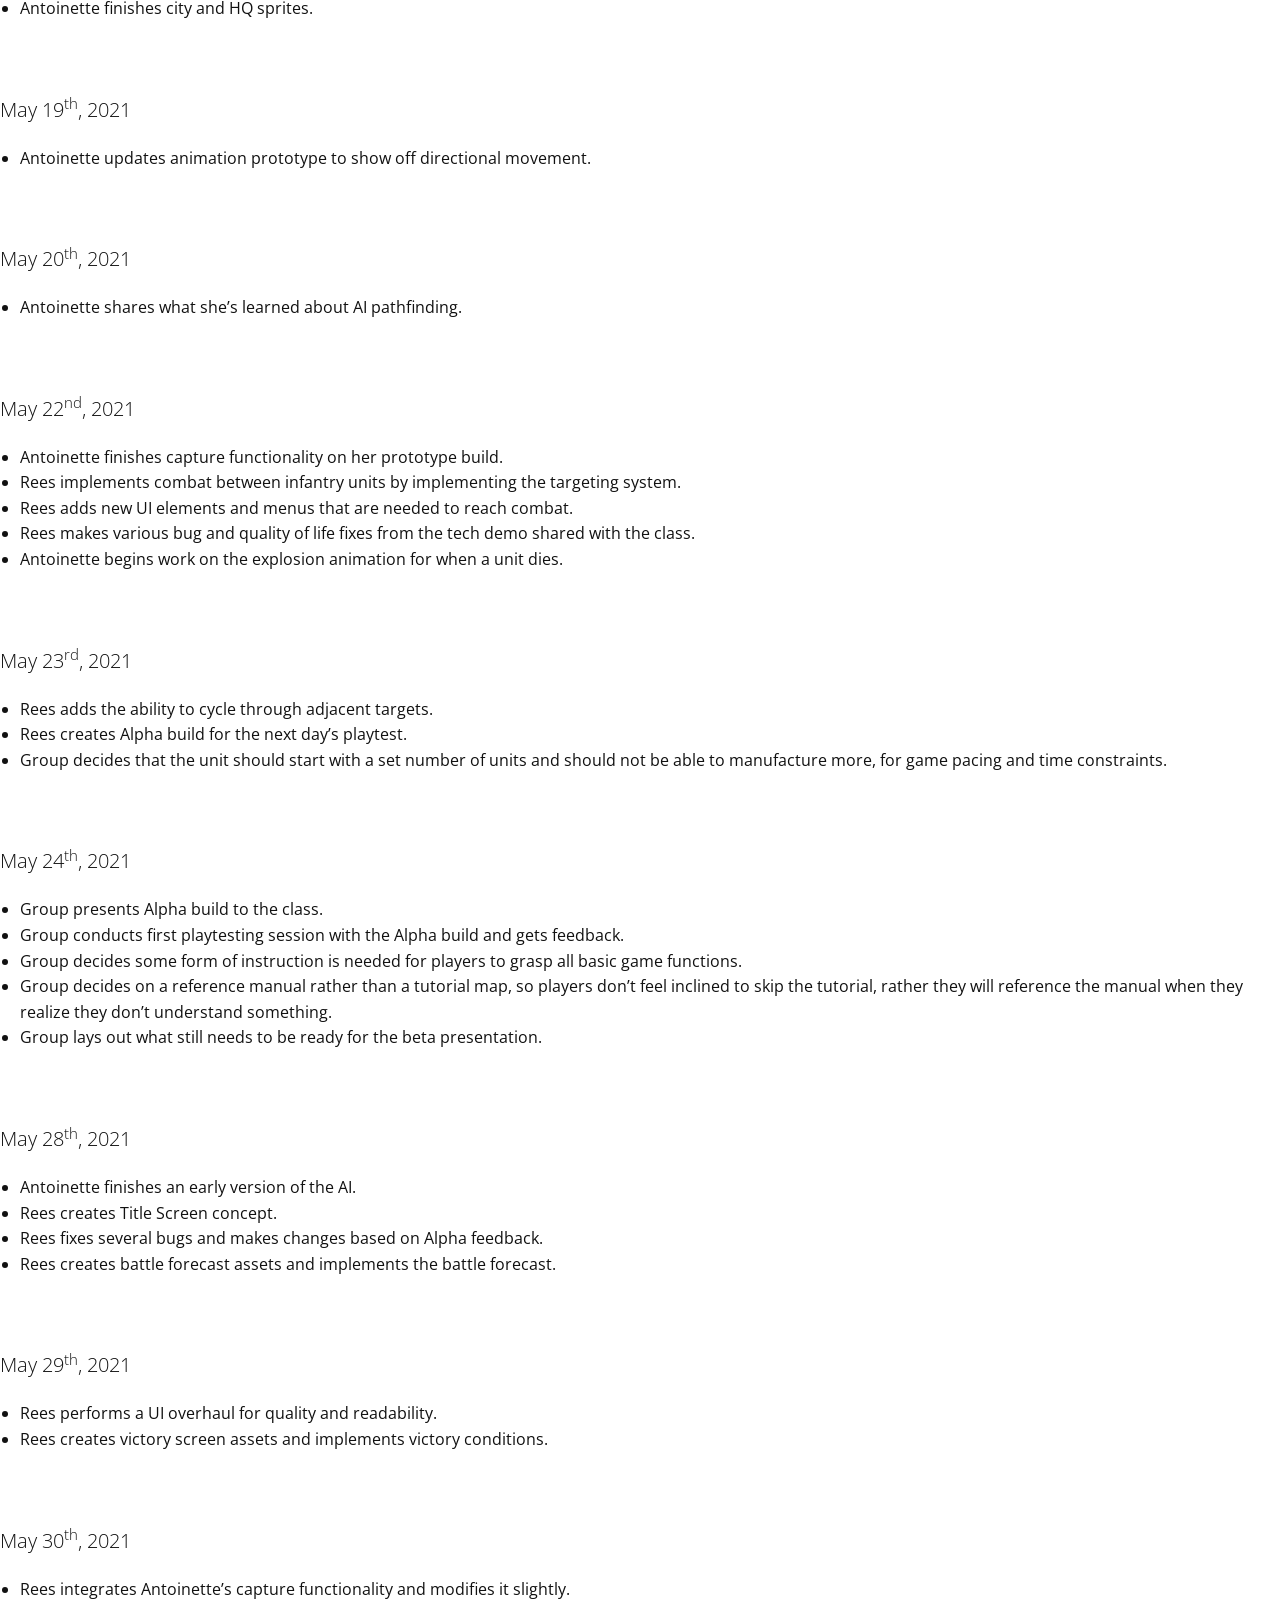
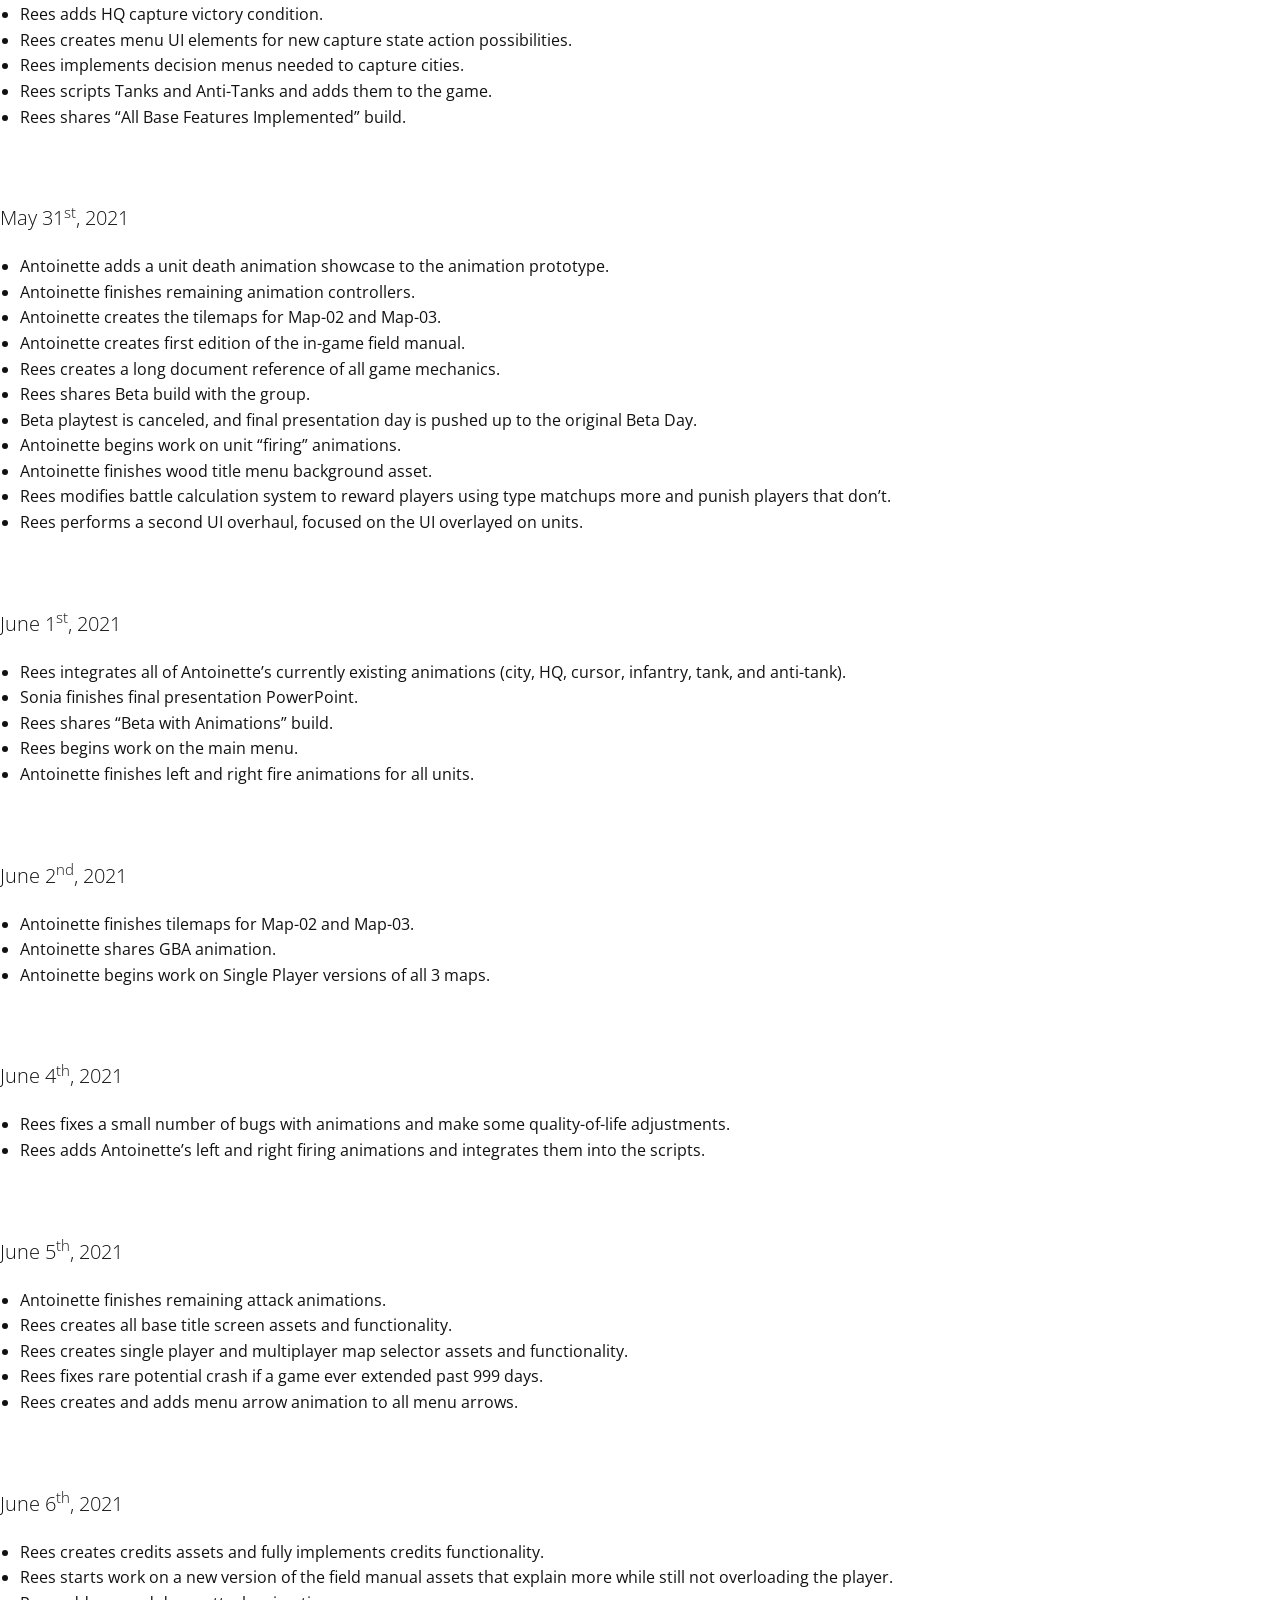
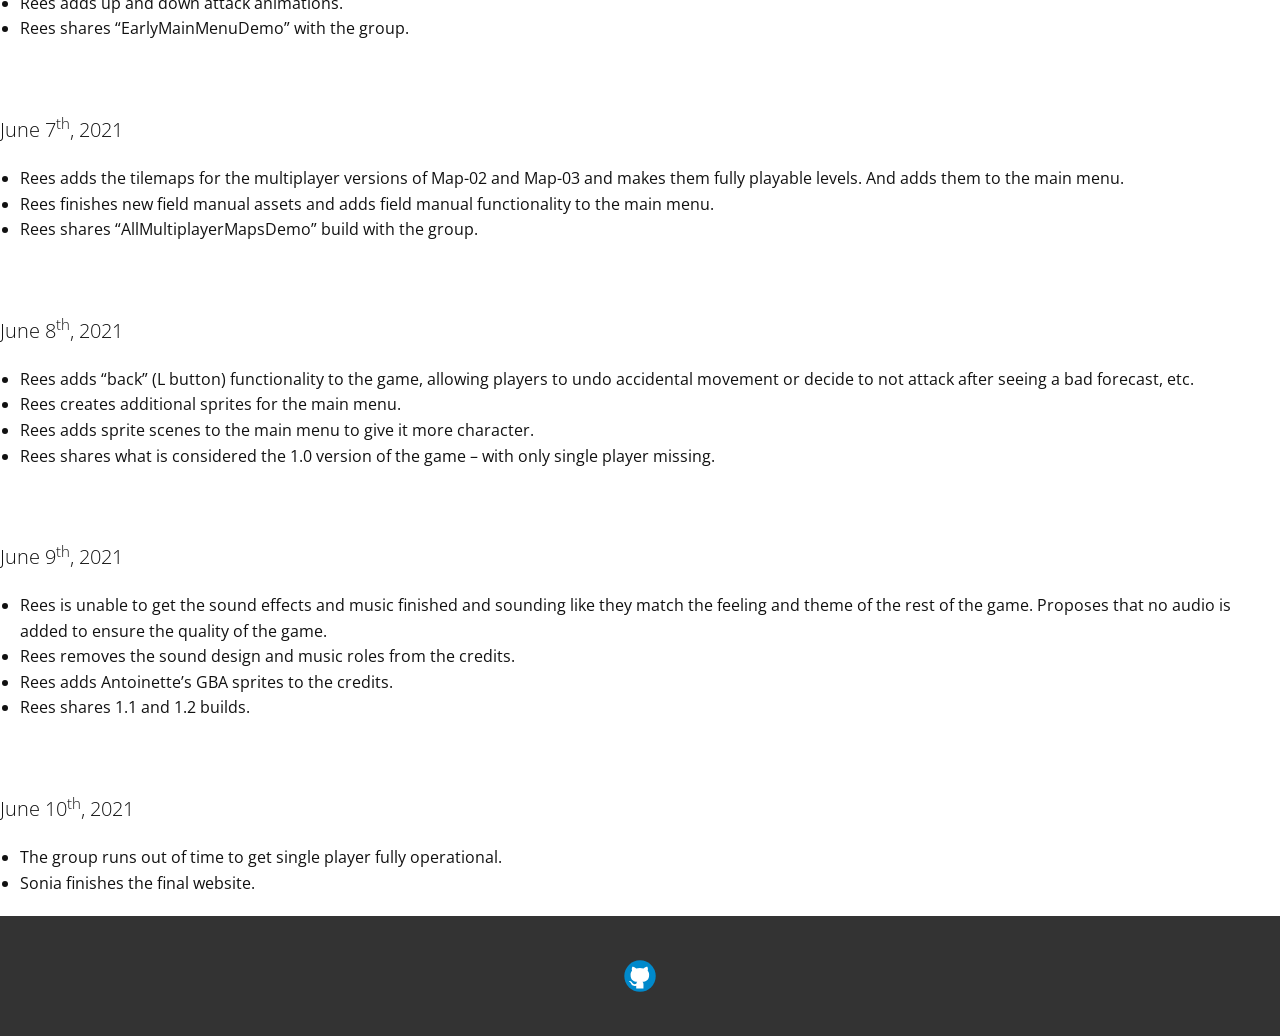
==== commit 463d3b04: "Contains all required content" ====
--- a/docs/index.html
+++ b/docs/index.html
@@ -3,15 +3,12 @@
   <head>
     <meta name="viewport" content="width=device-width, initial-scale=1.0">
     <meta charset="utf-8">
-    <meta name="keywords" content="What is a life coach?, LIfe Coaching, Work-life Balance, Motivation, Focus + Results, Support for Improving Specific Skills, 7 Steps for Success">
-    <meta name="description" content="">
     <meta name="page_type" content="np-template-header-footer-from-plugin">
-    <title>Home</title>
+    <title>Rochambeau Wars</title>
     <link rel="stylesheet" href="nicepage.css" media="screen">
     <link rel="stylesheet" href="Home.css" media="screen">
     <script class="u-script" type="text/javascript" src="jquery.js" defer=""></script>
     <script class="u-script" type="text/javascript" src="nicepage.js" defer=""></script>
-    <meta name="generator" content="Nicepage 3.13.2, nicepage.com">
     <link id="u-theme-google-font" rel="stylesheet" href="https://fonts.googleapis.com/css?family=Oswald:200,300,400,500,600,700|Open+Sans:300,300i,400,400i,600,600i,700,700i,800,800i">
     <link id="u-page-google-font" rel="stylesheet" href="https://fonts.googleapis.com/css?family=Oswald:200,300,400,500,600,700">
 
@@ -38,15 +35,12 @@
         <div class="u-layout" style="">
           <div class="u-layout-row" style="">
             <div class="u-align-left u-container-style u-image u-layout-cell u-left-cell u-shape-rectangle u-size-30 u-size-xs-60 u-image-1" src="" data-image-width="1096" data-image-height="1080">
-              <div class="u-container-layout u-valign-bottom u-container-layout-1" src=""></div>
+              <div class="u-container-layout u-valign-bottom u-container-layout-1" src="images/character.png"></div>
             </div>
             <div class="u-align-center u-container-style u-layout-cell u-right-cell u-size-30 u-size-xs-60 u-layout-cell-2">
               <div class="u-container-layout u-valign-middle u-container-layout-2">
                 <h1 class="u-align-center u-custom-font u-font-oswald u-text u-text-1">Rochambeau Wars </h1>
-                <p class="u-custom-font u-heading-font u-text u-text-2">&nbsp; gggg<span style="font-weight: 400;"></span>
-                </p>
-                <p class="u-text u-text-grey-50 u-text-3">Image by <a href="https://www.freepik.com/photos/woman" class="u-border-2 u-border-palette-2-base u-btn u-button-link u-button-style u-none u-text-grey-50 u-btn-1" target="_blank">Freepik</a>
-                </p>
+                <p class="u-text u-text-grey-50 u-text-3">Image by <a href="https://www.freepik.com/photos/woman" class="u-border-2 u-border-palette-2-base u-btn u-button-link u-button-style u-none u-text-grey-50 u-btn-1" target="_blank">Freepik</a></p>
                 <a href="webgl/index.html" class="u-active-grey-15 u-btn u-button-style u-hover-grey-15 u-palette-2-base u-text-active-palette-2-dark-2 u-text-body-color u-text-hover-palette-2-dark-2 u-btn-2">Play game</a>
               </div>
             </div>
@@ -192,6 +186,235 @@
         </div>
       </div>
     </section>
+    <section>
+      <h1>Development Log:</h1>
+      <p>April 29<sup>th</sup>, 2021</p>
+      <ul>
+      	<li>All members complete Conceptual Prototype.</li>
+      	<li>Rees drafts an &ldquo;Ideas&rdquo; document for the game&rsquo;s implementation.</li>
+      	<li>Antoinette creates a document laying out the graphical specs of the GBA, effectively setting the art direction for the game.</li>
+      </ul>
+      <p>&nbsp;</p>
+      <p>May 5<sup>th</sup>, 2021</p>
+      <ul>
+      	<li>Antoinette has begun work on the assets that will become the tile palette.</li>
+      	<li>Antoinette decides the basis for how maps will be designed.</li>
+      </ul>
+      <p>&nbsp;</p>
+      <p>May 7<sup>th</sup>, 2021</p>
+      <ul>
+      	<li>Antoinette completes the earliest iteration of the tile palette.</li>
+      </ul>
+      <p>&nbsp;</p>
+      <p>May 9<sup>th</sup>, 2021</p>
+      <ul>
+      	<li>Antoinette completes the map concept of Map-01.</li>
+      	<li>Group decides to use the &ldquo;Orange Kid&rdquo; font for stylistic purposes.</li>
+      	<li>Rees lays out a plan for how to tackle the rest of the project.</li>
+      	<li>Rees creates the earliest iteration of the scripts/game objects: cursor, infantry, tanks, anti-tanks, central game logic, all terrain tiles.</li>
+      	<li>Sonia shares the repository for the final website.</li>
+      </ul>
+      <p>&nbsp;</p>
+      <p>May 10<sup>th</sup>, 2021</p>
+      <ul>
+      	<li>Group receives feedback on the Conceptual Prototype.</li>
+      </ul>
+      <p>&nbsp;</p>
+      <p>May 11<sup>th</sup>, 2021</p>
+      <ul>
+      	<li>Antoinette finishes the tilemap for Map-01.</li>
+      	<li>Antoinette finishes the first sprites of the Infantry, Tank, and Anti-Tank.</li>
+      	<li>Antoinette creates concept art of what the units will look like in game.</li>
+      </ul>
+      <p>&nbsp;</p>
+      <p>May 12<sup>th</sup>, 2021</p>
+      <ul>
+      	<li>Antoinette finishes the idle animation sprites for all units.</li>
+      	<li>Antoinette begins work on what will become our animation testing prototype.</li>
+      	<li>Group decides on &ldquo;single step&rdquo; movement rather than &ldquo;path tracing&rdquo;.</li>
+      </ul>
+      <p>&nbsp;</p>
+      <p>May 14<sup>th</sup>, 2021</p>
+      <ul>
+      	<li>Sonia creates an early audio prototype.</li>
+      	<li>Sonia starts work on the website.</li>
+      	<li>Rees creates an outline for the central game logic.</li>
+      </ul>
+      <p>&nbsp;</p>
+      <p>May 15<sup>th</sup>, 2021</p>
+      <ul>
+      	<li>Antoinette creates a early version of the &ldquo;attack and wait&rdquo; menu.</li>
+      	<li>Antoinette begins integrating animations into her prototype.</li>
+      	<li>Antoinette begins research into A* pathfinding for the AI.</li>
+      	<li>Rees begins work on the Turn Counter, the Unit UI, and the Terrain UI assets and programming.</li>
+      </ul>
+      <p>&nbsp;</p>
+      <p>May 16<sup>th</sup>, 2021</p>
+      <ul>
+      	<li>Antoinette adds additional animations to her prototype.</li>
+      	<li>Antoinette experiments with movement range on her prototype.</li>
+      </ul>
+      <p>&nbsp;</p>
+      <p>May 17<sup>th</sup>, 2021</p>
+      <ul>
+      	<li>Rees designs and implements a different way to determine movement range.</li>
+      	<li>Rees shares the &ldquo;Movement and UI tech demo&rdquo; with the group and gets feedback.</li>
+      	<li>Antoinette finishes the cursor animation and infantry run animations.</li>
+      	<li>Group decides to use an &ldquo;invisible data layer&rdquo; to store terrain data rather than linking data to the tilemap.</li>
+      	<li>Antoinette creates a more stylish turn counter UI background.</li>
+      	<li>Antoinette finishes an early version of the tank movement animations.</li>
+      	<li>Antoinette experiments with HQ and City sprites.</li>
+      	<li>Group presents the &ldquo;Movement and UI tech demo&rdquo; and Animations prototype to the class &ndash; receives very positive reception (3<sup>rd</sup> in class).</li>
+      </ul>
+      <p>&nbsp;</p>
+      <p>May 18<sup>th</sup>, 2021</p>
+      <ul>
+      	<li>Antoinette begins work on city and HQ capture functionality.</li>
+      	<li>Antoinette finishes city and HQ sprites.</li>
+      </ul>
+      <p>&nbsp;</p>
+      <p>May 19<sup>th</sup>, 2021</p>
+      <ul>
+      	<li>Antoinette updates animation prototype to show off directional movement.</li>
+      </ul>
+      <p>&nbsp;</p>
+      <p>May 20<sup>th</sup>, 2021</p>
+      <ul>
+      	<li>Antoinette shares what she&rsquo;s learned about AI pathfinding.</li>
+      </ul>
+      <p>&nbsp;</p>
+      <p>May 22<sup>nd</sup>, 2021</p>
+      <ul>
+      	<li>Antoinette finishes capture functionality on her prototype build.</li>
+      	<li>Rees implements combat between infantry units by implementing the targeting system.</li>
+      	<li>Rees adds new UI elements and menus that are needed to reach combat.</li>
+      	<li>Rees makes various bug and quality of life fixes from the tech demo shared with the class.</li>
+      	<li>Antoinette begins work on the explosion animation for when a unit dies.</li>
+      </ul>
+      <p>&nbsp;</p>
+      <p>May 23<sup>rd</sup>, 2021</p>
+      <ul>
+      	<li>Rees adds the ability to cycle through adjacent targets.</li>
+      	<li>Rees creates Alpha build for the next day&rsquo;s playtest.</li>
+      	<li>Group decides that the unit should start with a set number of units and should not be able to manufacture more, for game pacing and time constraints.</li>
+      </ul>
+      <p>&nbsp;</p>
+      <p>May 24<sup>th</sup>, 2021</p>
+      <ul>
+      	<li>Group presents Alpha build to the class.</li>
+      	<li>Group conducts first playtesting session with the Alpha build and gets feedback.</li>
+      	<li>Group decides some form of instruction is needed for players to grasp all basic game functions.</li>
+      	<li>Group decides on a reference manual rather than a tutorial map, so players don&rsquo;t feel inclined to skip the tutorial, rather they will reference the manual when they realize they don&rsquo;t understand something.</li>
+      	<li>Group lays out what still needs to be ready for the beta presentation.</li>
+      </ul>
+      <p>&nbsp;</p>
+      <p>May 28<sup>th</sup>, 2021</p>
+      <ul>
+      	<li>Antoinette finishes an early version of the AI.</li>
+      	<li>Rees creates Title Screen concept.</li>
+      	<li>Rees fixes several bugs and makes changes based on Alpha feedback.</li>
+      	<li>Rees creates battle forecast assets and implements the battle forecast.</li>
+      </ul>
+      <p>&nbsp;</p>
+      <p>May 29<sup>th</sup>, 2021</p>
+      <ul>
+      	<li>Rees performs a UI overhaul for quality and readability.</li>
+      	<li>Rees creates victory screen assets and implements victory conditions.</li>
+      </ul>
+      <p>&nbsp;</p>
+      <p>May 30<sup>th</sup>, 2021</p>
+      <ul>
+      	<li>Rees integrates Antoinette&rsquo;s capture functionality and modifies it slightly.</li>
+      	<li>Rees adds HQ capture victory condition.</li>
+      	<li>Rees creates menu UI elements for new capture state action possibilities.</li>
+      	<li>Rees implements decision menus needed to capture cities.</li>
+      	<li>Rees scripts Tanks and Anti-Tanks and adds them to the game.</li>
+      	<li>Rees shares &ldquo;All Base Features Implemented&rdquo; build.</li>
+      </ul>
+      <p>&nbsp;</p>
+      <p>May 31<sup>st</sup>, 2021</p>
+      <ul>
+      	<li>Antoinette adds a unit death animation showcase to the animation prototype.</li>
+      	<li>Antoinette finishes remaining animation controllers.</li>
+      	<li>Antoinette creates the tilemaps for Map-02 and Map-03.</li>
+      	<li>Antoinette creates first edition of the in-game field manual.</li>
+      	<li>Rees creates a long document reference of all game mechanics.</li>
+      	<li>Rees shares Beta build with the group.</li>
+      	<li>Beta playtest is canceled, and final presentation day is pushed up to the original Beta Day.</li>
+      	<li>Antoinette begins work on unit &ldquo;firing&rdquo; animations.</li>
+      	<li>Antoinette finishes wood title menu background asset.</li>
+      	<li>Rees modifies battle calculation system to reward players using type matchups more and punish players that don&rsquo;t.</li>
+      	<li>Rees performs a second UI overhaul, focused on the UI overlayed on units.</li>
+      </ul>
+      <p>&nbsp;</p>
+      <p>June 1<sup>st</sup>, 2021</p>
+      <ul>
+      	<li>Rees integrates all of Antoinette&rsquo;s currently existing animations (city, HQ, cursor, infantry, tank, and anti-tank).</li>
+      	<li>Sonia finishes final presentation PowerPoint.</li>
+      	<li>Rees shares &ldquo;Beta with Animations&rdquo; build.</li>
+      	<li>Rees begins work on the main menu.</li>
+      	<li>Antoinette finishes left and right fire animations for all units.</li>
+      </ul>
+      <p>&nbsp;</p>
+      <p>June 2<sup>nd</sup>, 2021</p>
+      <ul>
+      	<li>Antoinette finishes tilemaps for Map-02 and Map-03.</li>
+      	<li>Antoinette shares GBA animation.</li>
+      	<li>Antoinette begins work on Single Player versions of all 3 maps.</li>
+      </ul>
+      <p>&nbsp;</p>
+      <p>June 4<sup>th</sup>, 2021</p>
+      <ul>
+      	<li>Rees fixes a small number of bugs with animations and make some quality-of-life adjustments.</li>
+      	<li>Rees adds Antoinette&rsquo;s left and right firing animations and integrates them into the scripts.</li>
+      </ul>
+      <p>&nbsp;</p>
+      <p>June 5<sup>th</sup>, 2021</p>
+      <ul>
+      	<li>Antoinette finishes remaining attack animations.</li>
+      	<li>Rees creates all base title screen assets and functionality.</li>
+      	<li>Rees creates single player and multiplayer map selector assets and functionality.</li>
+      	<li>Rees fixes rare potential crash if a game ever extended past 999 days.</li>
+      	<li>Rees creates and adds menu arrow animation to all menu arrows.</li>
+      </ul>
+      <p>&nbsp;</p>
+      <p>June 6<sup>th</sup>, 2021</p>
+      <ul>
+      	<li>Rees creates credits assets and fully implements credits functionality.</li>
+      	<li>Rees starts work on a new version of the field manual assets that explain more while still not overloading the player.</li>
+      	<li>Rees adds up and down attack animations.</li>
+      	<li>Rees shares &ldquo;EarlyMainMenuDemo&rdquo; with the group.</li>
+      </ul>
+      <p>&nbsp;</p>
+      <p>June 7<sup>th</sup>, 2021</p>
+      <ul>
+      	<li>Rees adds the tilemaps for the multiplayer versions of Map-02 and Map-03 and makes them fully playable levels. And adds them to the main menu.</li>
+      	<li>Rees finishes new field manual assets and adds field manual functionality to the main menu.</li>
+      	<li>Rees shares &ldquo;AllMultiplayerMapsDemo&rdquo; build with the group.</li>
+      </ul>
+      <p>&nbsp;</p>
+      <p>June 8<sup>th</sup>, 2021</p>
+      <ul>
+      	<li>Rees adds &ldquo;back&rdquo; (L button) functionality to the game, allowing players to undo accidental movement or decide to not attack after seeing a bad forecast, etc.</li>
+      	<li>Rees creates additional sprites for the main menu.</li>
+      	<li>Rees adds sprite scenes to the main menu to give it more character.</li>
+      	<li>Rees shares what is considered the 1.0 version of the game &ndash; with only single player missing.</li>
+      </ul>
+      <p>&nbsp;</p>
+      <p>June 9<sup>th</sup>, 2021</p>
+      <ul>
+      	<li>Rees is unable to get the sound effects and music finished and sounding like they match the feeling and theme of the rest of the game. Proposes that no audio is added to ensure the quality of the game.</li>
+      	<li>Rees removes the sound design and music roles from the credits.</li>
+      	<li>Rees adds Antoinette&rsquo;s GBA sprites to the credits.</li>
+      	<li>Rees shares 1.1 and 1.2 builds.</li>
+      </ul>
+      <p>&nbsp;</p>
+      <p>June 10<sup>th</sup>, 2021</p>
+      <ul>
+      	<li>The group runs out of time to get single player fully operational.</li>
+      	<li>Sonia finishes the final website.</li>
+      </ul>
+    </section>
 
 
     <footer class="u-clearfix u-footer u-grey-80" id="sec-338e"><div class="u-clearfix u-sheet u-sheet-1">
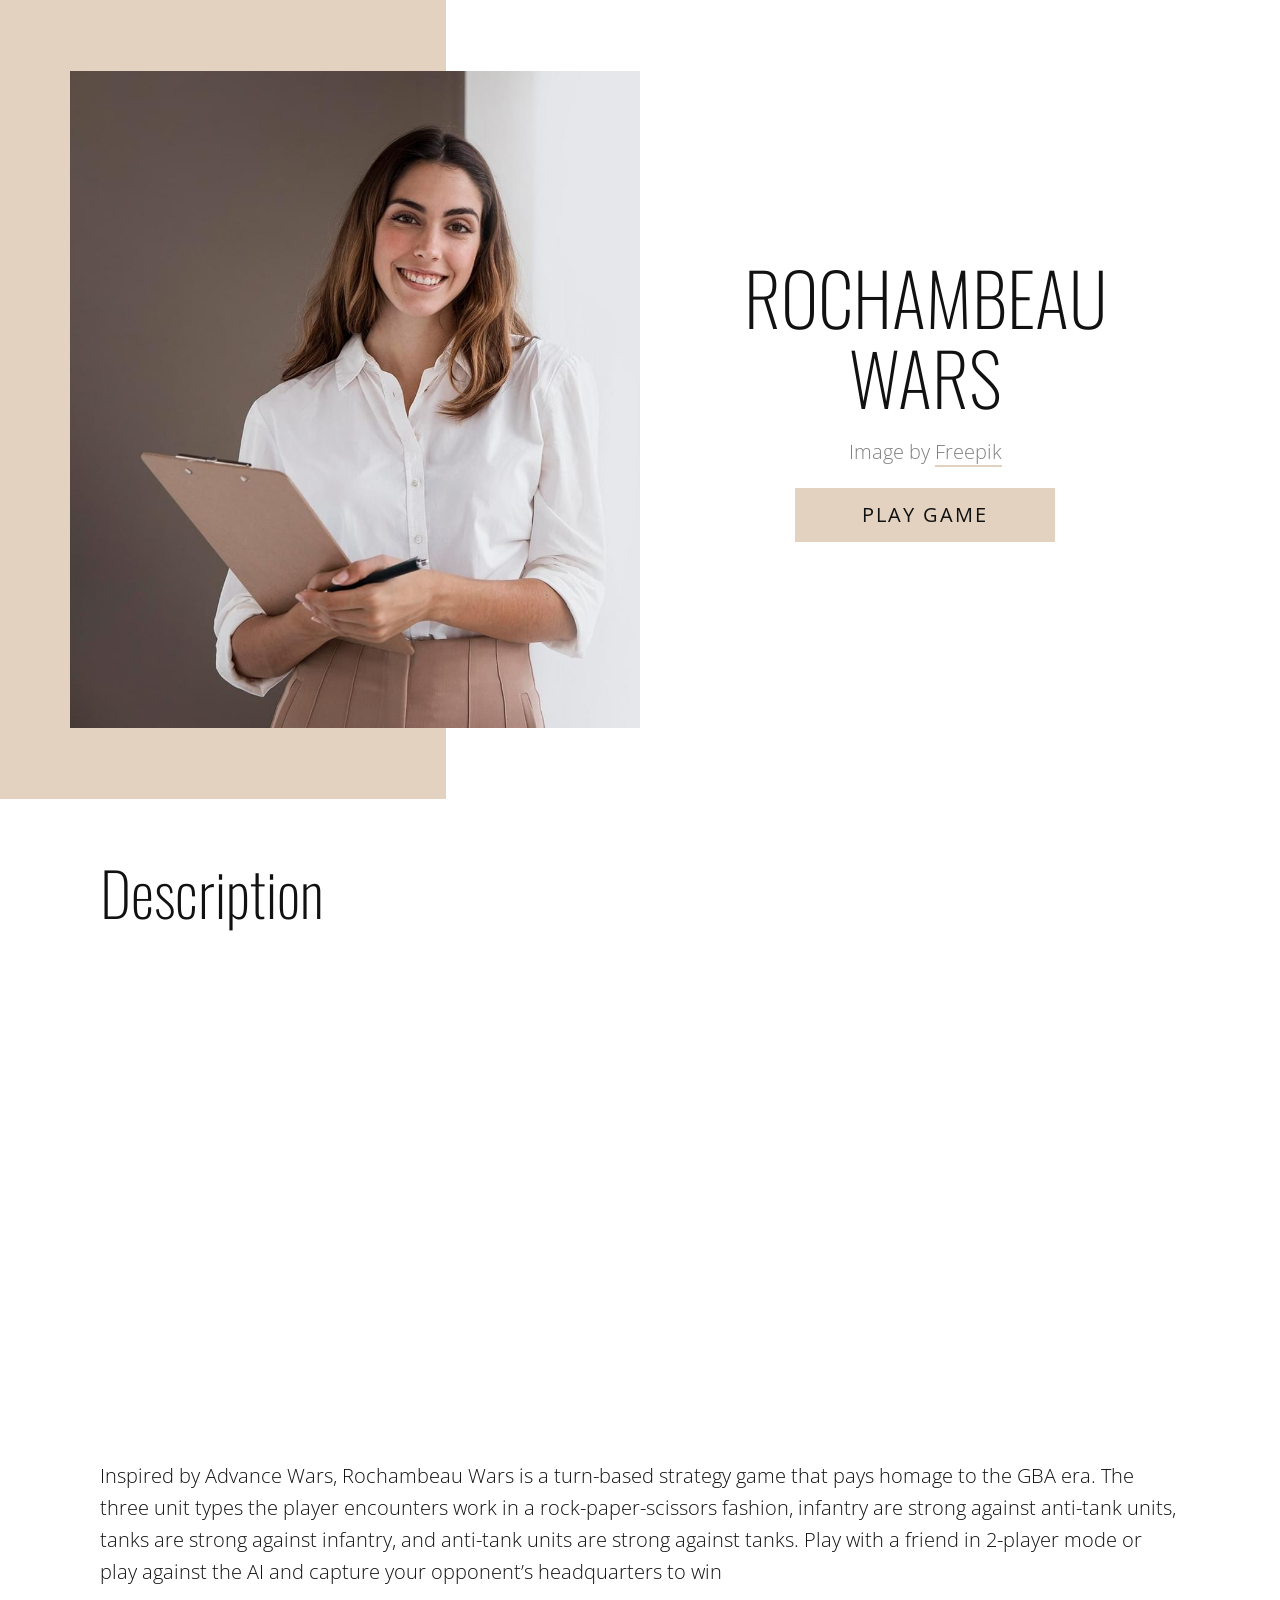
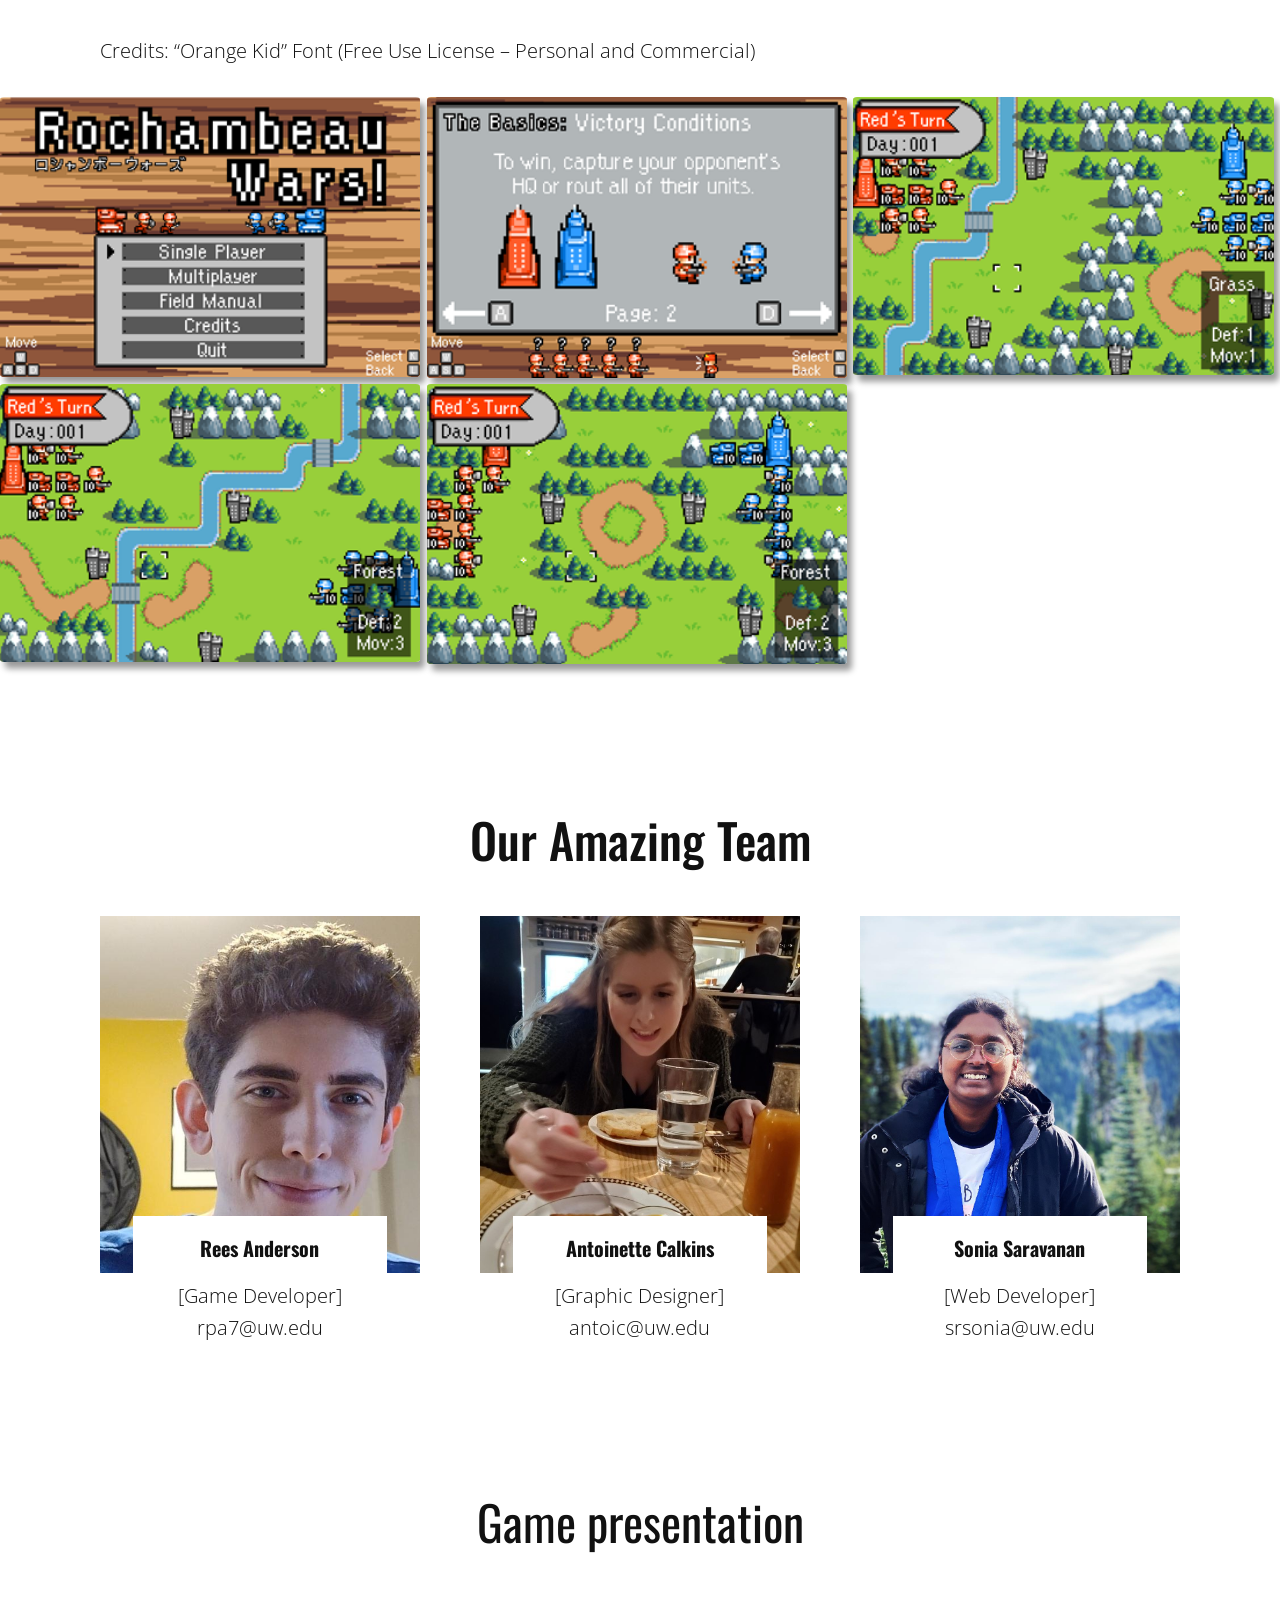
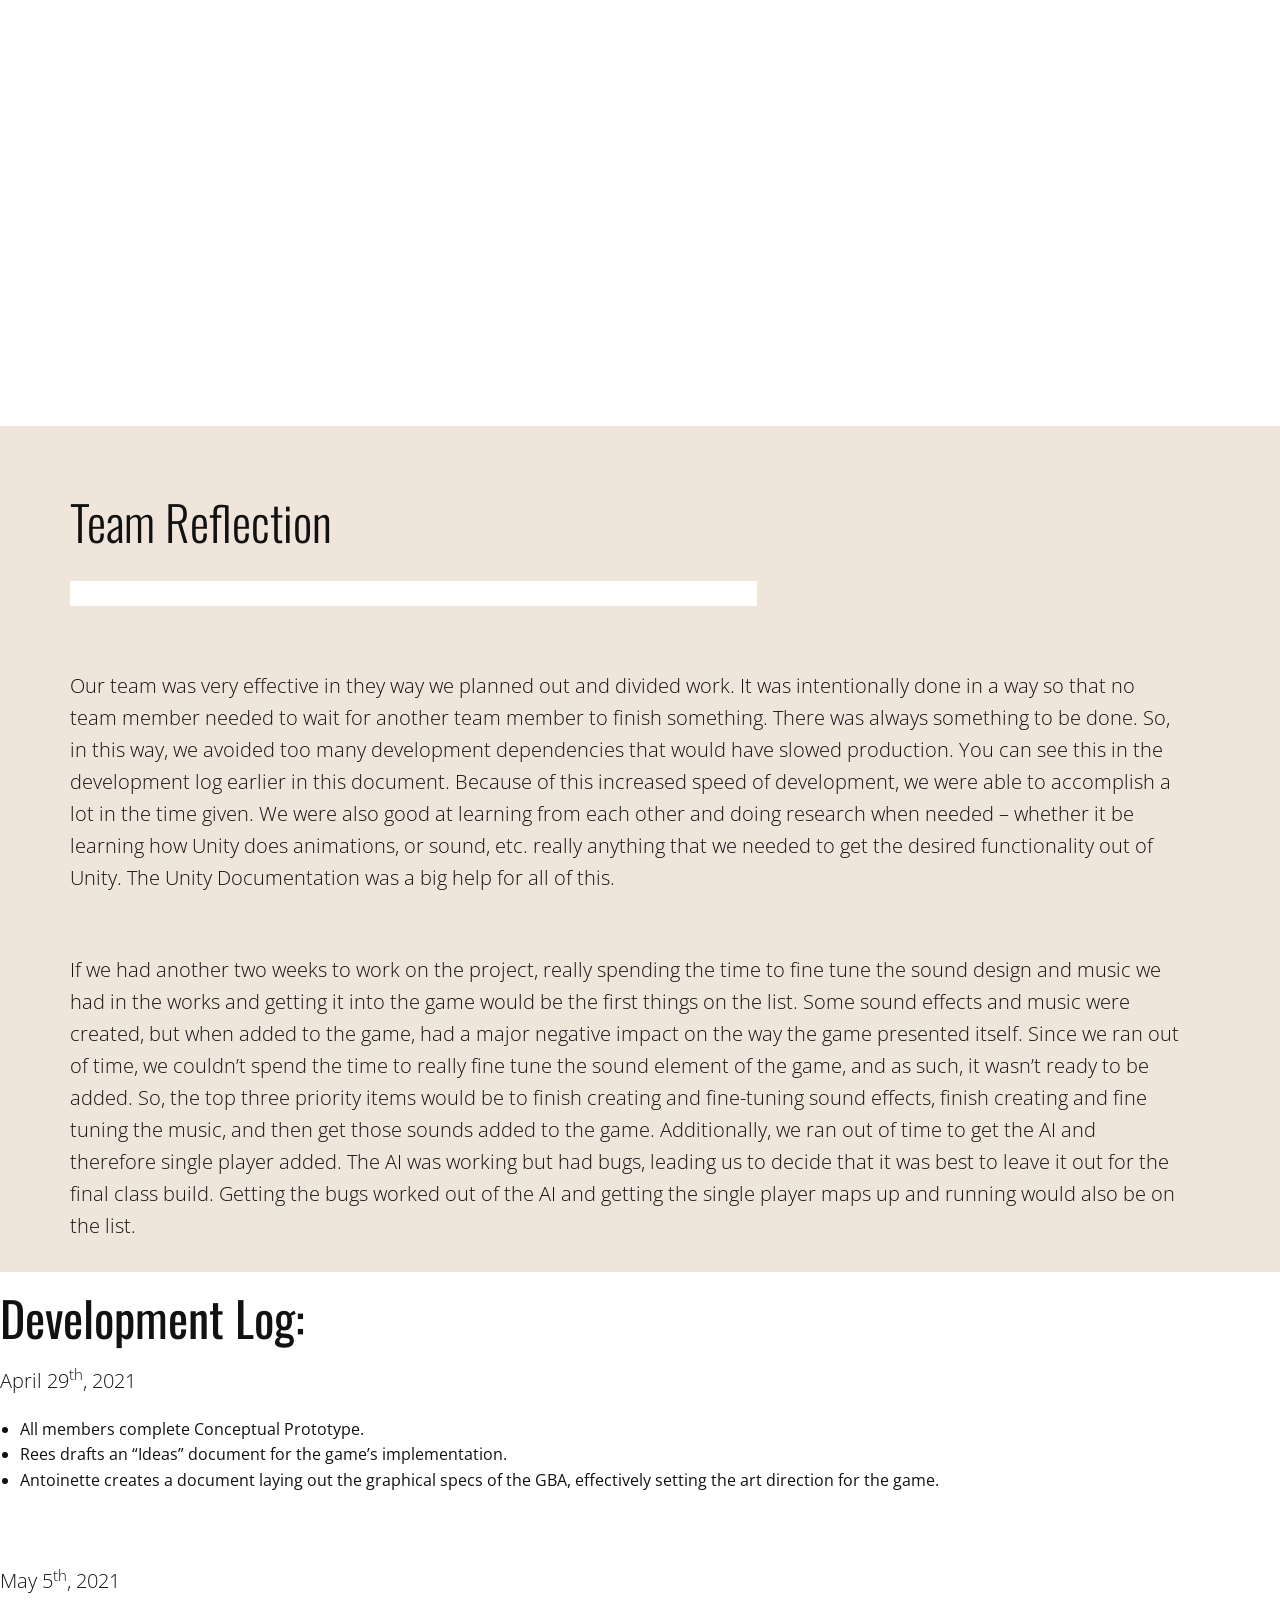
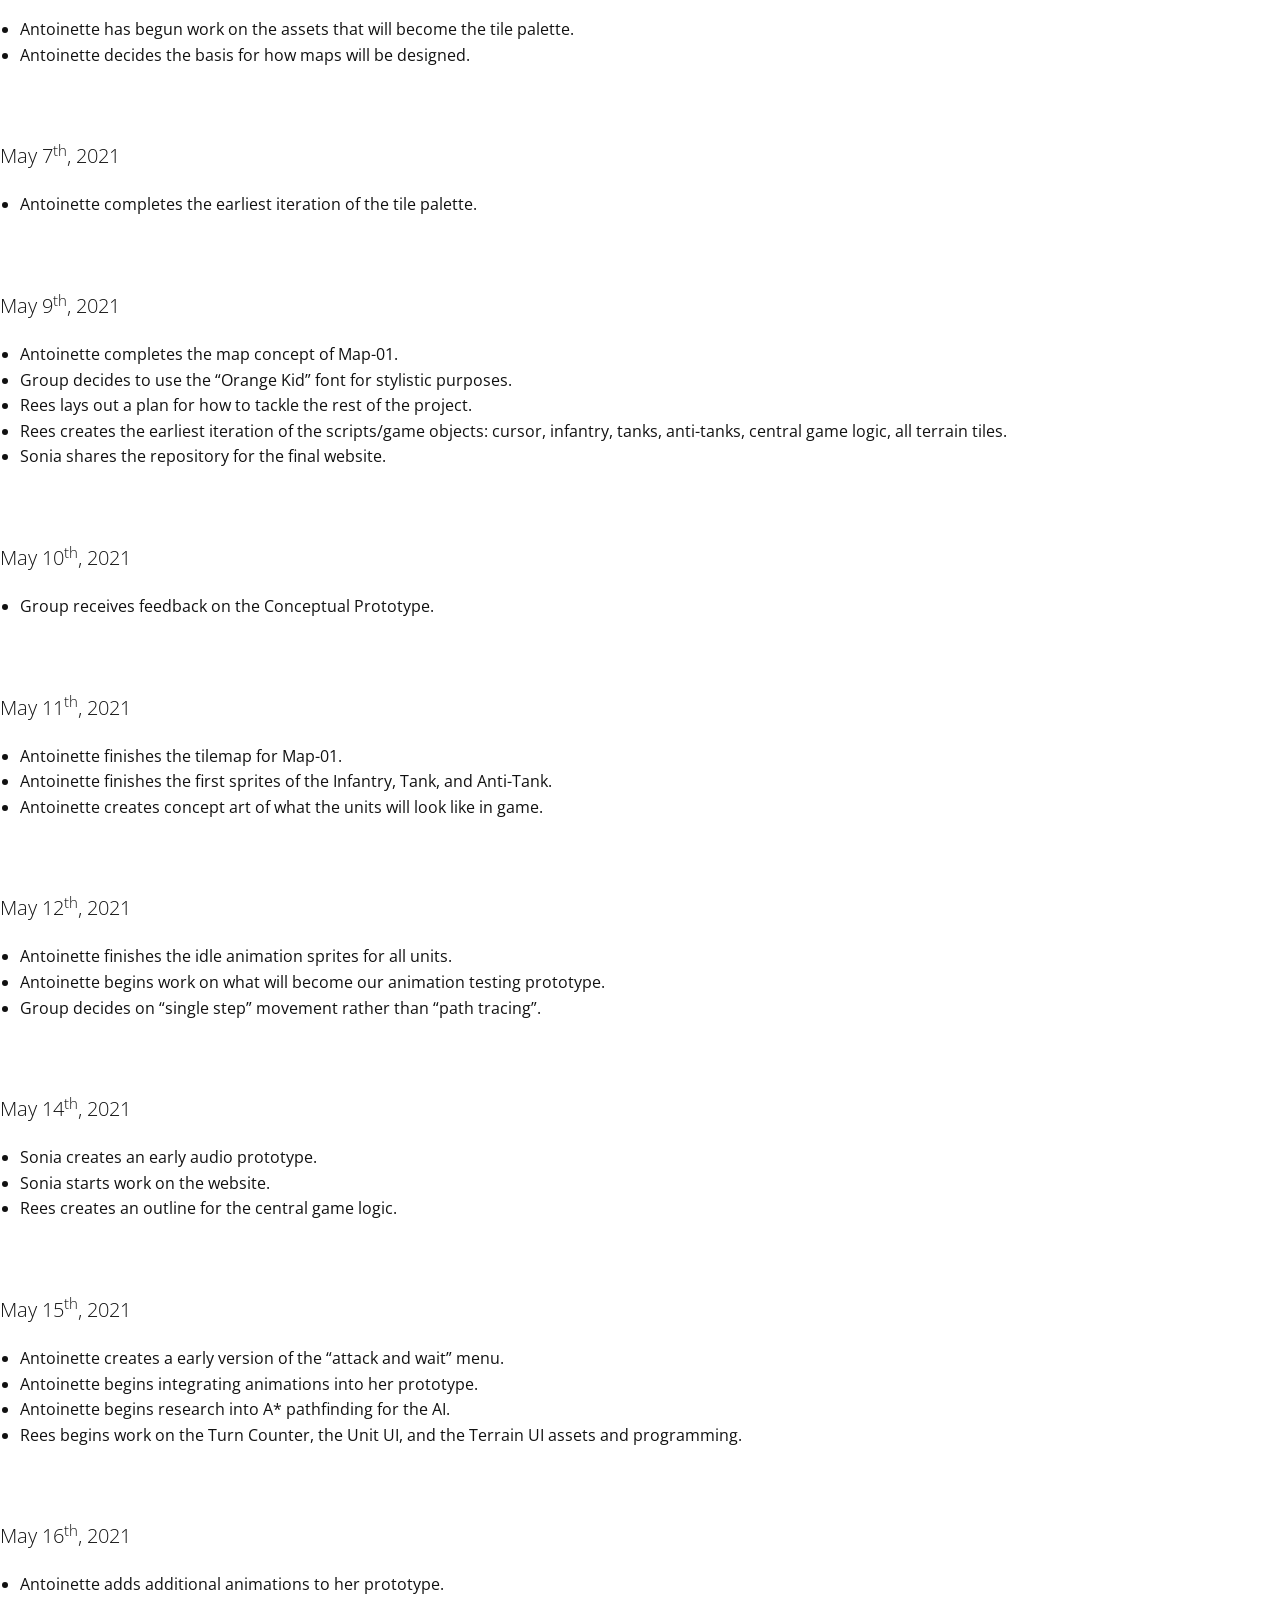
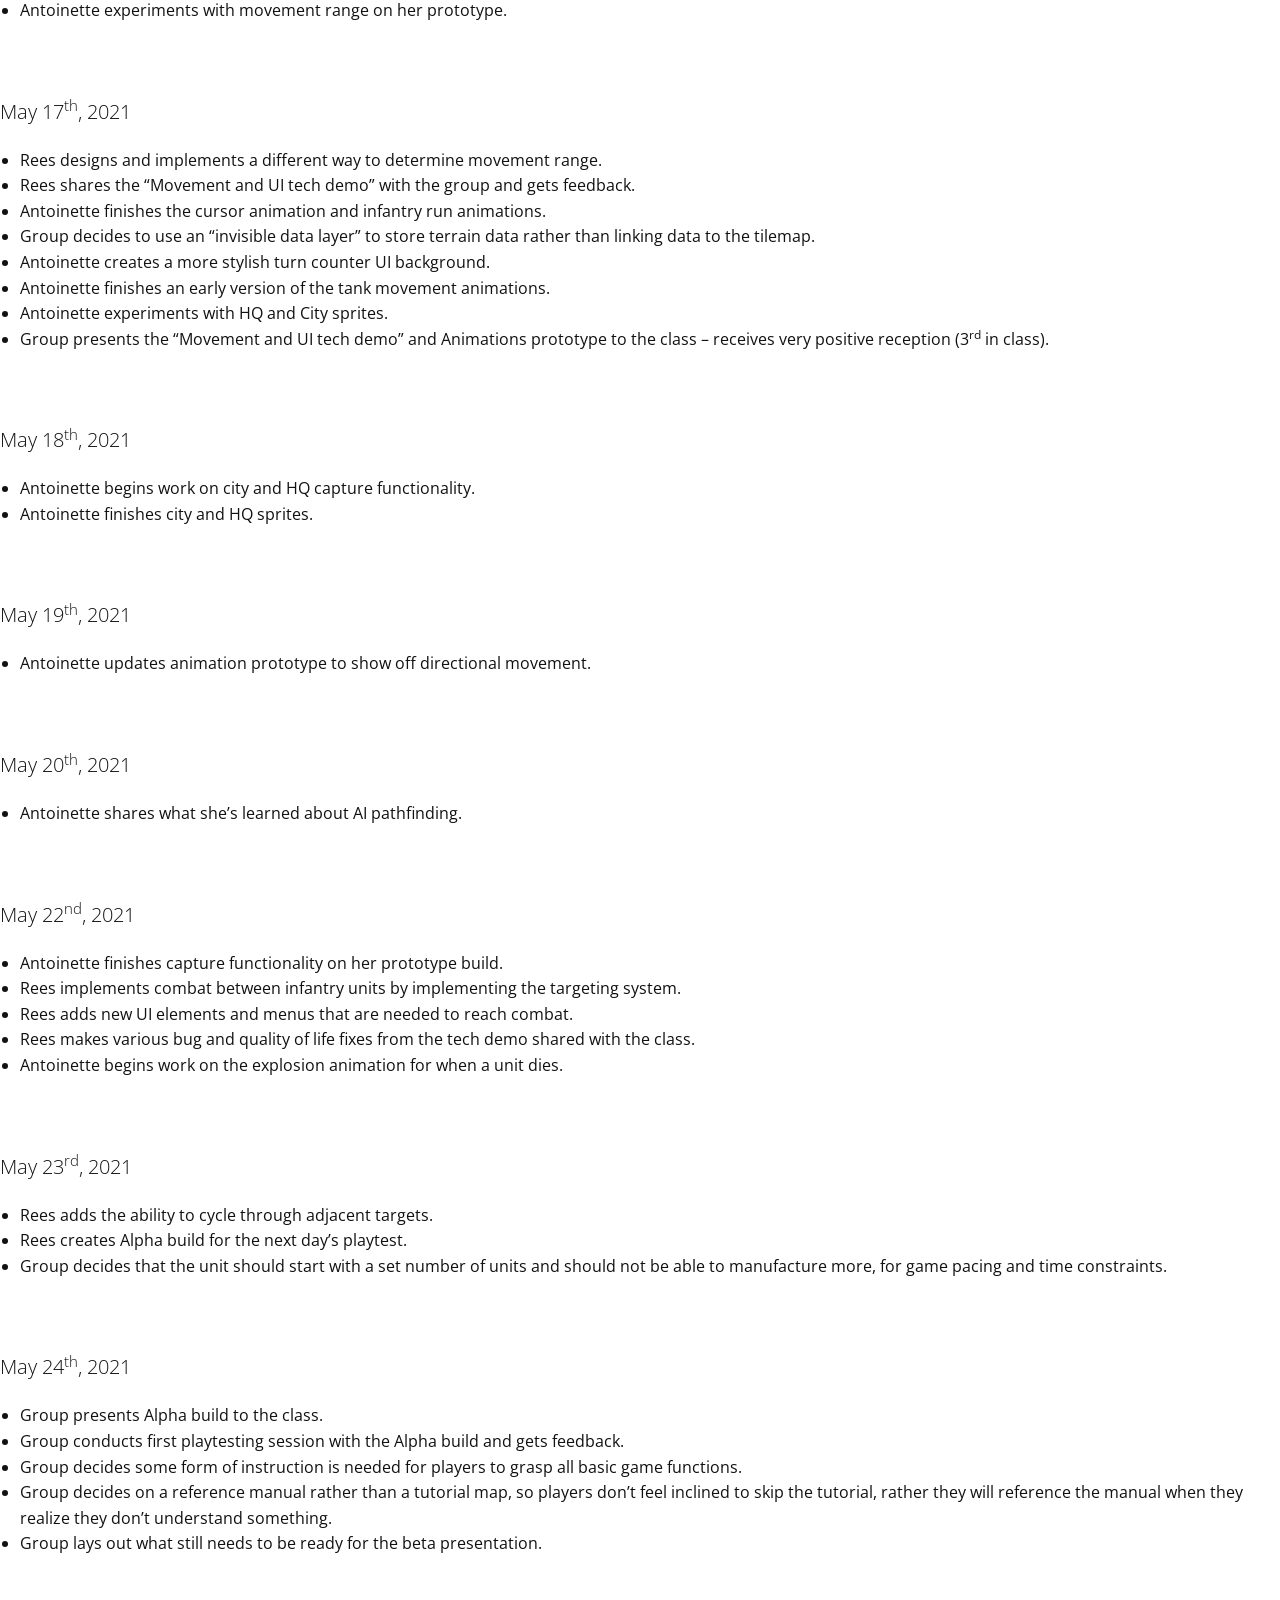
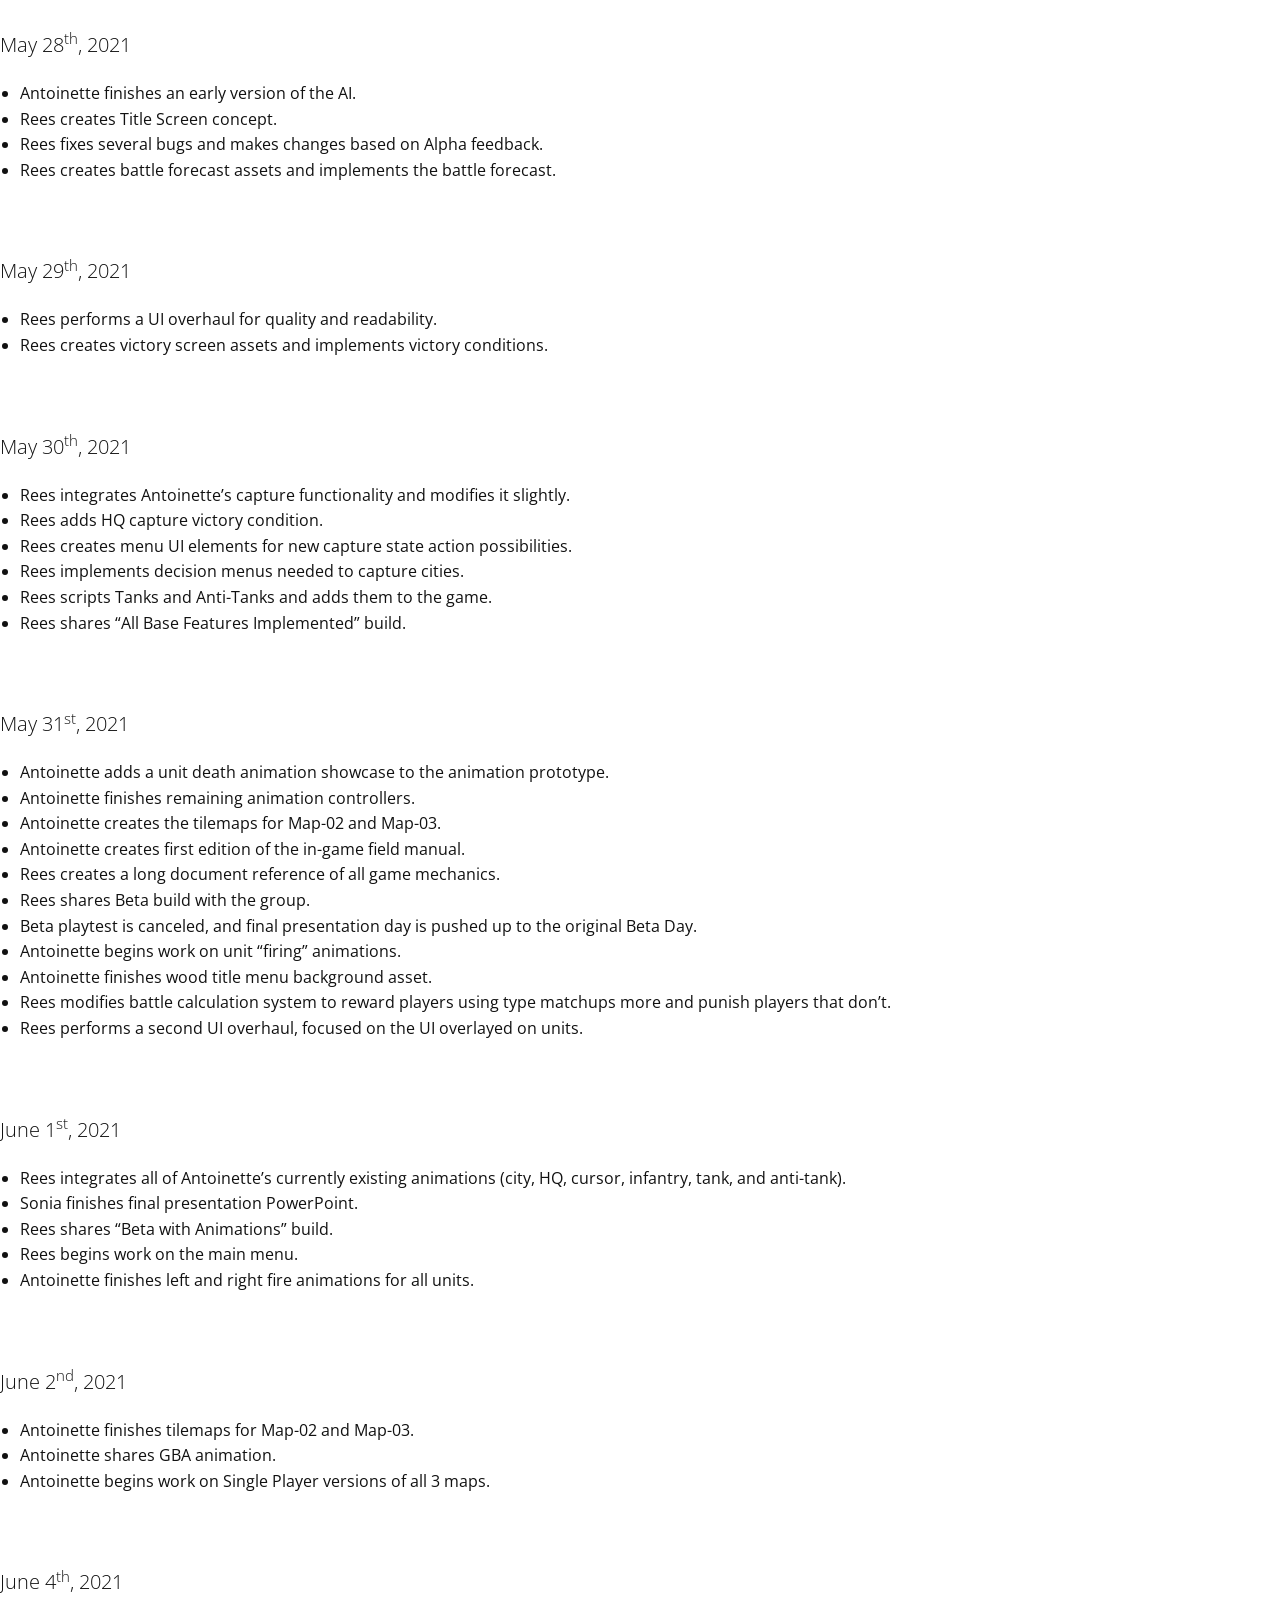
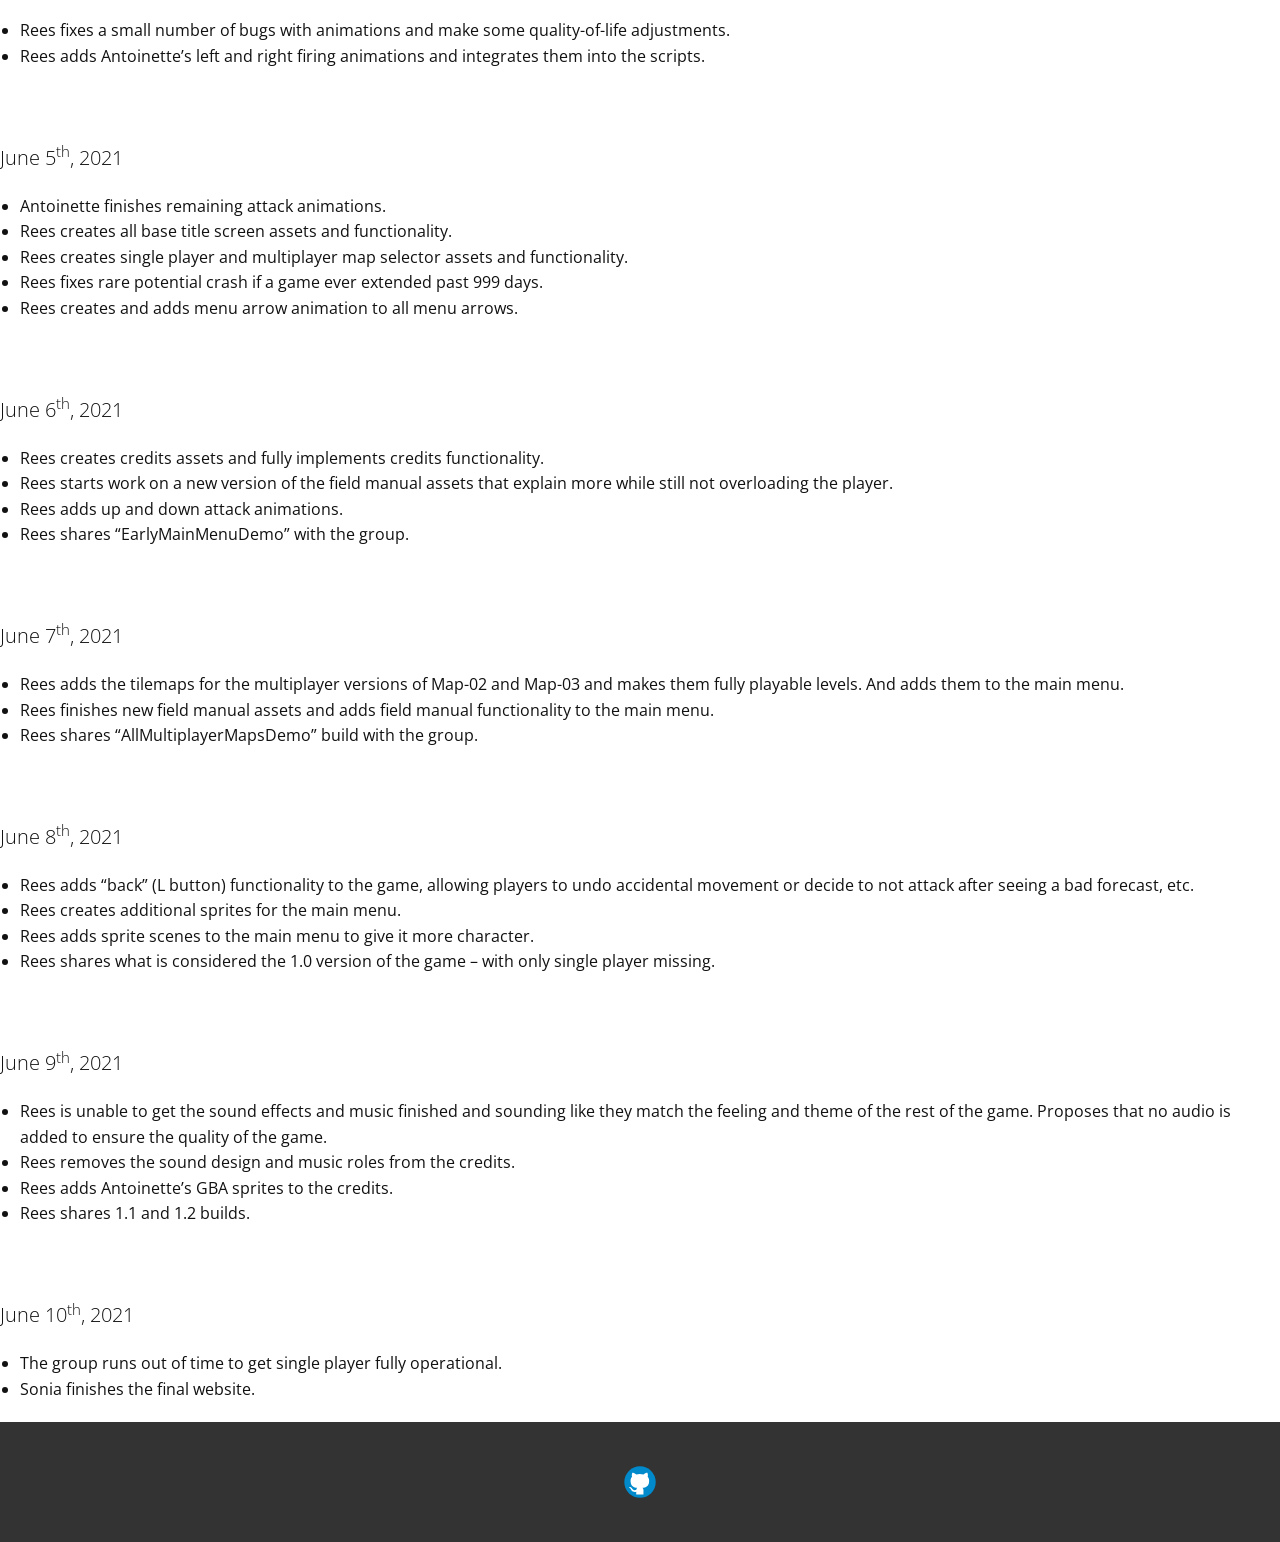
==== commit eaae96c7: "Update index.html" ====
--- a/docs/index.html
+++ b/docs/index.html
@@ -81,23 +81,23 @@
     <section class="gallery">
 	  <div class="column">
 	    <div class="item">
-	        <img src="images/picture1.png" class="img">
+	        <img src="images/Picture1.png" class="img">
 	    </div>
 	    <div class="item">
-	        <img src="images/picture3.png" class="img">
+	        <img src="images/Picture3.png" class="img">
 	    </div>
 	  </div>
 	  <div class="column">
 	    <div class="item">
-	        <img src="images/picture2.png" class="img">
+	        <img src="images/Picture2.png" class="img">
 	    </div>
 	    <div class="item">
-	        <img src="images/picture5.png" class="img">
+	        <img src="images/Picture5.png" class="img">
 	    </div>
 	  </div>
 	  <div class="column">
 	    <div class="item">
-	        <img src="images/picture4.png" class="img">
+	        <img src="images/Picture4.png" class="img">
 	    </div>
 	  </div>
 	</section>
